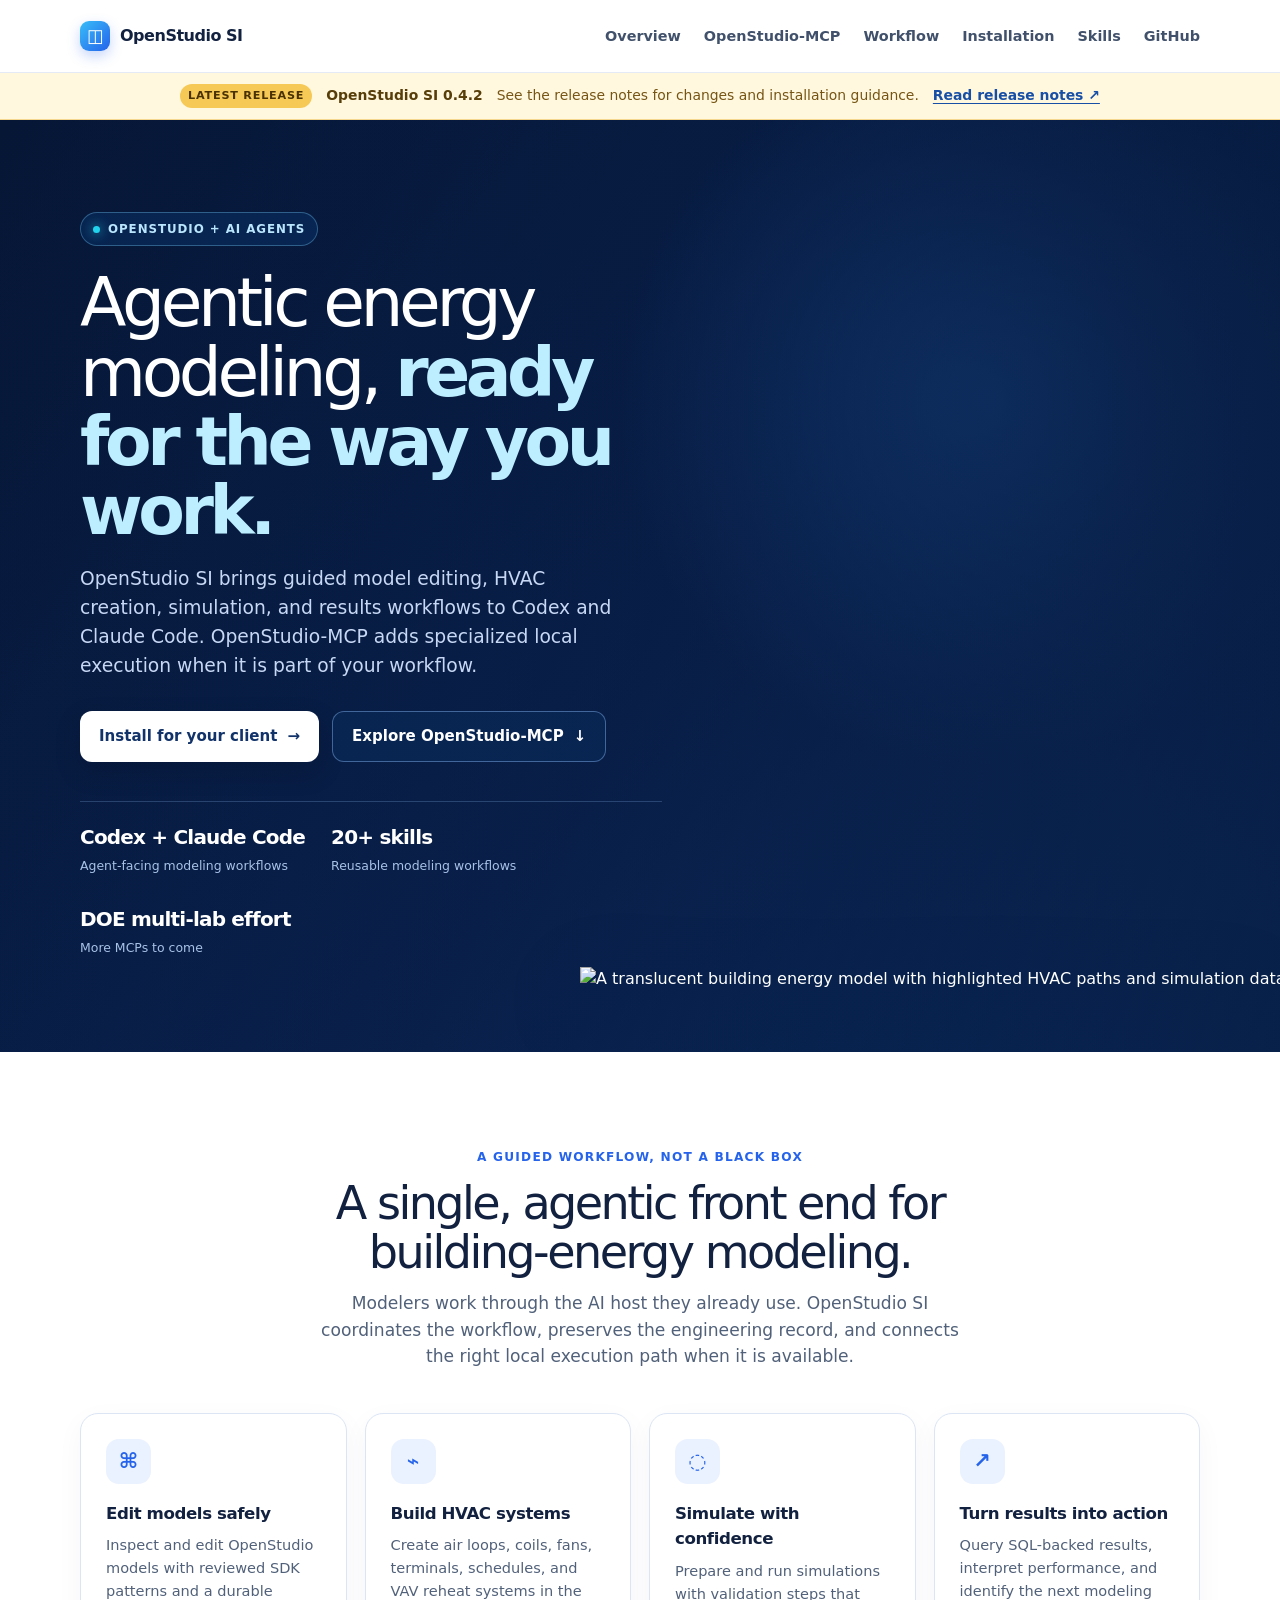
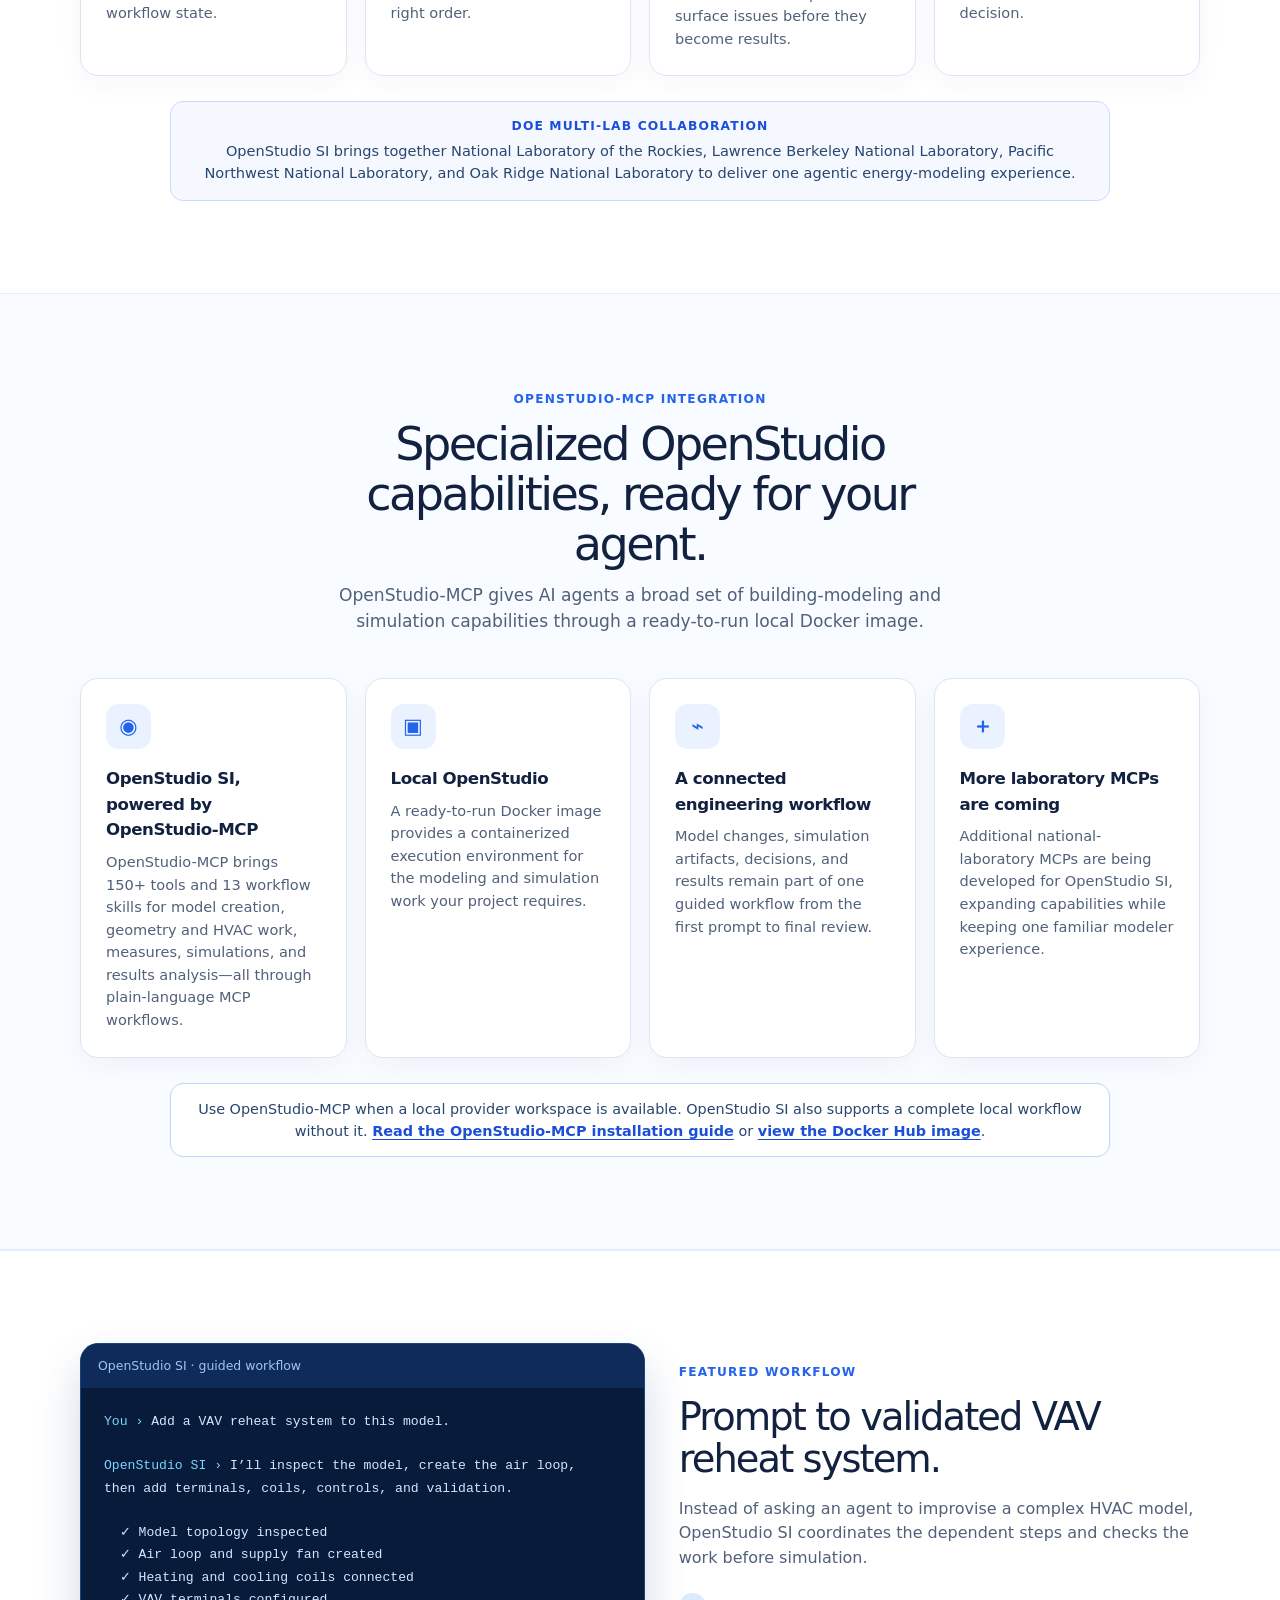
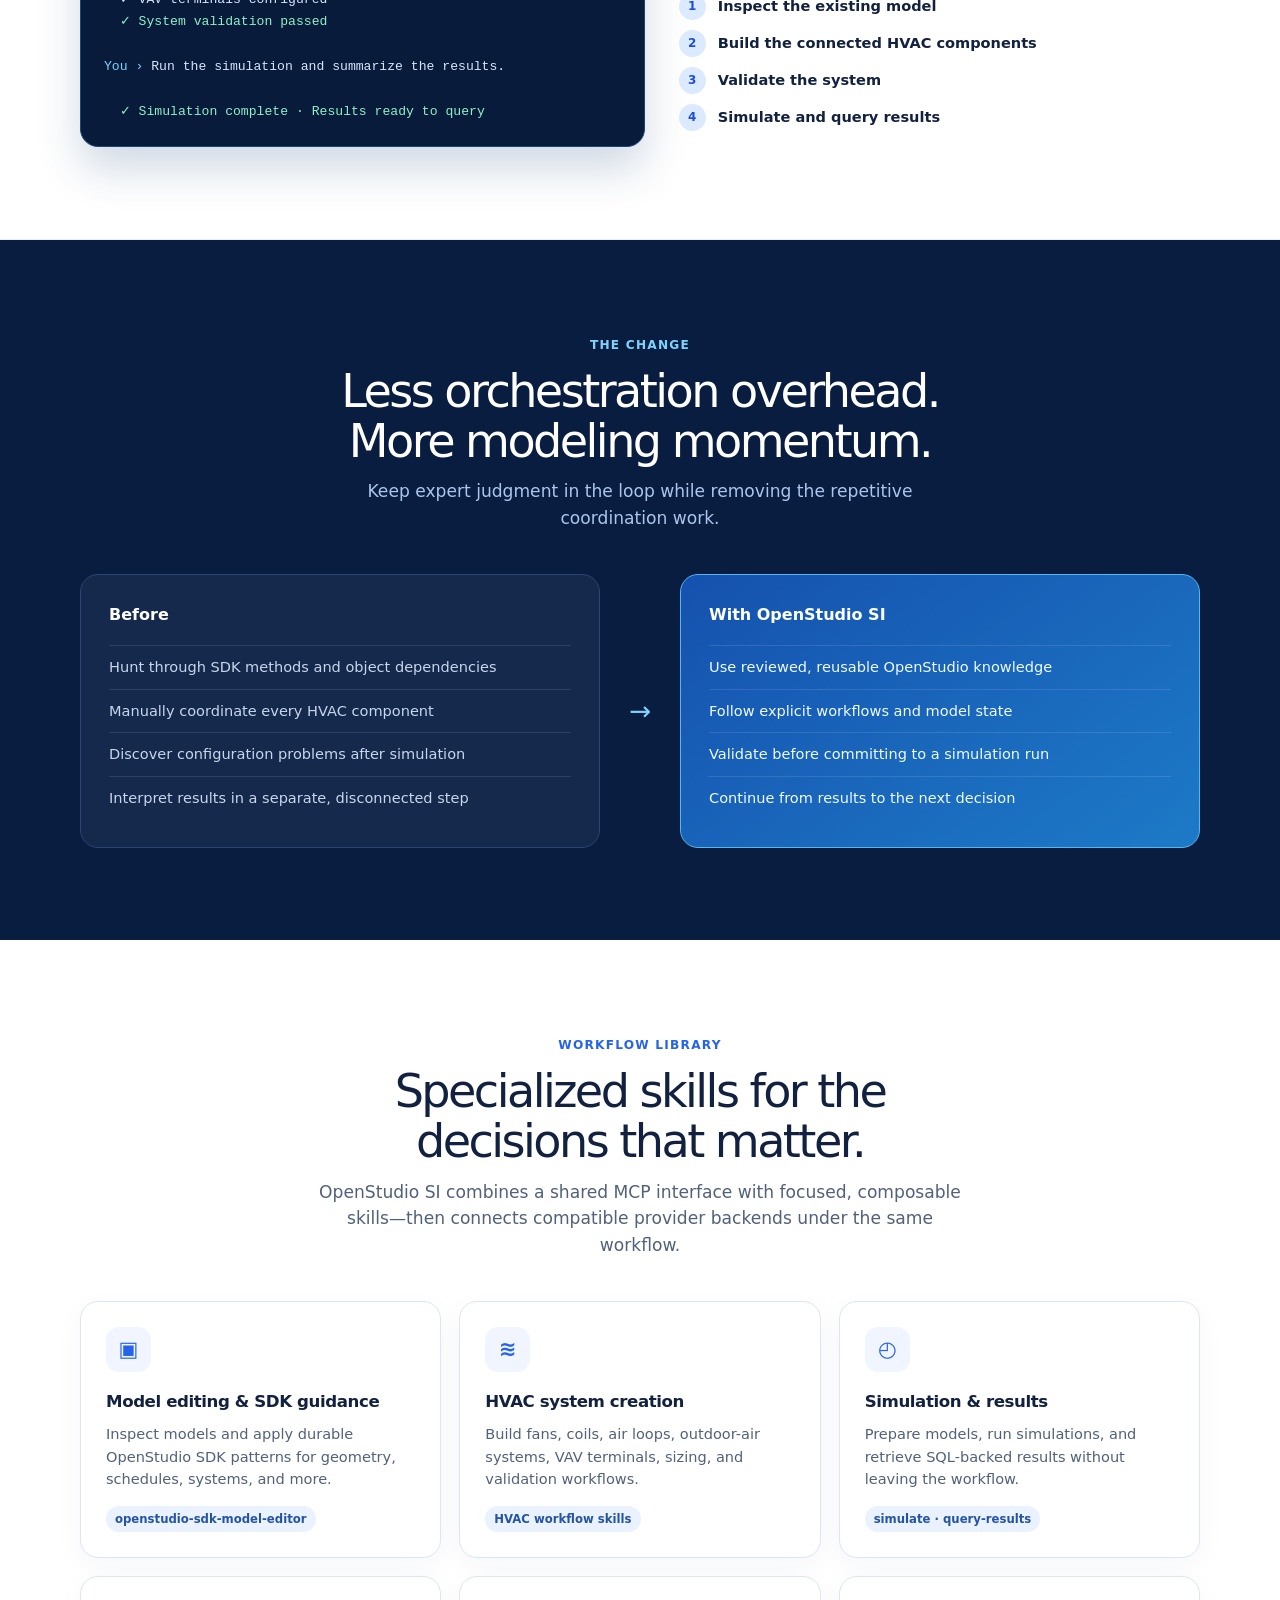
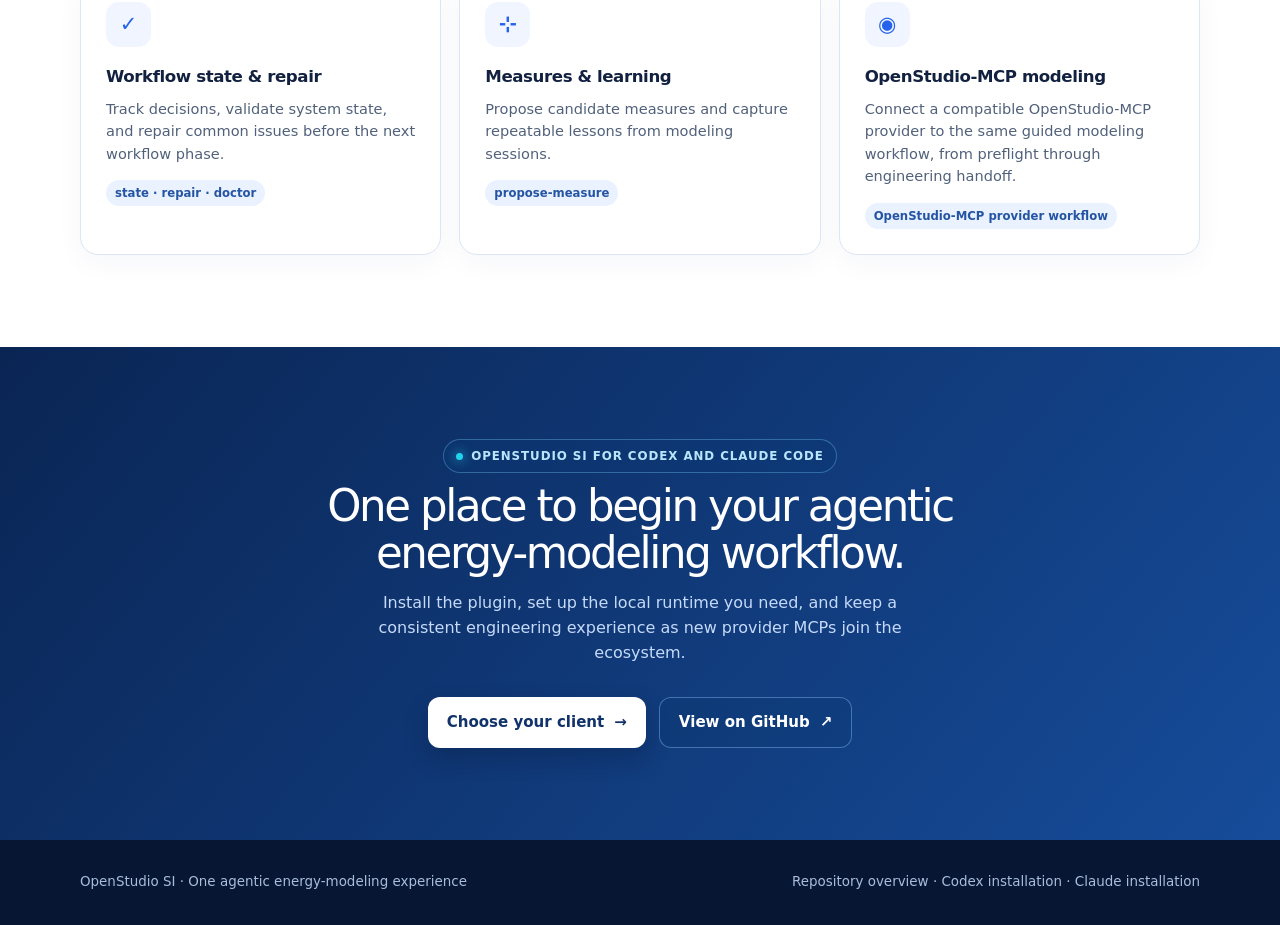
==== docs/index.html @ 967fd1fa "Update AI to SI" ====
<!doctype html>
<html lang="en">
  <head>
    <meta charset="utf-8" />
    <meta name="viewport" content="width=device-width, initial-scale=1" />
    <meta name="description" content="A DOE multi-lab effort bringing agentic building-energy modeling to Codex and Claude Code through OpenStudio SI and OpenStudio-MCP." />
    <title>OpenStudio SI — One agentic energy-modeling experience</title>
    <style>
      :root { --navy:#071b42; --ink:#12213f; --blue:#2563eb; --cyan:#22d3ee; --pale:#eff6ff; --muted:#51617a; --line:#dbe5f4; --amber:#f5b942; }
      * { box-sizing:border-box; } html { scroll-behavior:smooth; } body { margin:0; font-family:Inter,ui-sans-serif,system-ui,-apple-system,BlinkMacSystemFont,"Segoe UI",sans-serif; color:var(--ink); line-height:1.55; background:#fff; }
      a { color:inherit; text-decoration:none; } .wrap { width:min(1120px,calc(100% - 40px)); margin:auto; }
      .nav { position:sticky; top:0; z-index:10; border-bottom:1px solid rgba(219,229,244,.75); background:rgba(255,255,255,.94); backdrop-filter:blur(16px); }
      .nav-inner { min-height:72px; display:flex; align-items:center; justify-content:space-between; gap:28px; }.brand { display:flex; align-items:center; font-weight:760; letter-spacing:-.03em; }.brand-mark { width:30px;height:30px;display:grid;place-items:center;margin-right:10px;border-radius:9px;color:#fff;background:linear-gradient(135deg,#38bdf8,#2563eb);box-shadow:0 5px 13px #2563eb44;font-size:18px; }.links { display:flex; gap:23px; color:#41516b; font-size:.9rem; font-weight:620; }.links a:hover { color:var(--blue); }
      .hero { overflow:hidden; position:relative; color:#fff; background:radial-gradient(circle at 77% 30%,#164991 0,transparent 31%),linear-gradient(125deg,#061635 0%,#0a2454 54%,#0e3e81 100%); }.hero:after { content:"";position:absolute;inset:0;background:linear-gradient(90deg,rgba(6,22,53,.15),rgba(6,22,53,.7));pointer-events:none; }.hero .wrap { position:relative;z-index:1;min-height:650px;display:grid;grid-template-columns:1.04fr .96fr;align-items:center; }.eyebrow { display:inline-flex;align-items:center;gap:8px;border:1px solid #7dd3fc55;background:#0c377366;border-radius:999px;padding:7px 12px;font-size:.74rem;font-weight:760;letter-spacing:.08em;text-transform:uppercase;color:#bae6fd; }.eyebrow i { width:7px;height:7px;border-radius:50%;background:var(--cyan);box-shadow:0 0 12px var(--cyan); }.hero h1 { margin:22px 0 18px;font-size:clamp(3rem,5.3vw,5rem);font-weight:430;line-height:1.02;letter-spacing:-.065em;max-width:620px; }.hero h1 strong { font-weight:780;color:#bceeff; }.hero-copy { max-width:545px;font-size:1.17rem;color:#c7d8f5; }.actions { display:flex;gap:13px;flex-wrap:wrap;margin-top:31px; }.button { display:inline-flex;align-items:center;justify-content:center;gap:10px;border-radius:12px;padding:13px 19px;font-weight:720;font-size:.94rem;transition:.2s transform,.2s box-shadow; }.button:hover { transform:translateY(-2px); }.primary { background:#fff;color:#12336a;box-shadow:0 10px 25px #020b213b; }.secondary { color:#fff;border:1px solid #8dc2ff6b;background:#0c38704a; }.stats { display:flex;gap:26px;flex-wrap:wrap;margin-top:39px;padding-top:20px;border-top:1px solid #97c6ff3a; }.stat b { display:block;font-size:1.25rem;letter-spacing:-.04em;color:#fff; }.stat span { color:#a8c2e7;font-size:.78rem; }.hero-image { position:absolute;right:-100px;bottom:-32px;width:min(720px,61vw);mix-blend-mode:screen;filter:drop-shadow(0 25px 50px #01081777); }
      section { padding:92px 0; }.section-head { max-width:650px;margin:0 auto 43px;text-align:center; }.kicker { color:#2563eb;font-weight:760;font-size:.76rem;letter-spacing:.1em;text-transform:uppercase; }.section-head h2 { margin:10px 0 12px;font-size:clamp(2rem,3.6vw,3rem);line-height:1.08;letter-spacing:-.055em;font-weight:460; }.section-head p { margin:0;color:var(--muted);font-size:1.07rem; }
      .features { display:grid;grid-template-columns:repeat(4,1fr);gap:18px; }.card { border:1px solid var(--line);border-radius:18px;padding:25px;background:#fff;box-shadow:0 8px 28px #173c750a; }.icon { display:grid;place-items:center;width:45px;height:45px;border-radius:13px;background:#eaf2ff;color:#2563eb;font-size:21px;font-weight:800; }.card h3 { margin:17px 0 8px;font-size:1.04rem;letter-spacing:-.025em; }.card p { margin:0;color:var(--muted);font-size:.91rem; }.collaboration-note { max-width:940px;margin:25px auto 0;padding:15px 18px;border:1px solid #c7dcfb;background:#f5f9ff;border-radius:13px;color:#28466f;font-size:.91rem;text-align:center; }.collaboration-note strong { display:block;margin-bottom:3px;color:#1d4ed8;font-size:.77rem;letter-spacing:.09em;text-transform:uppercase; }.engineering { background:#f8fbff;border-top:1px solid #e6eefb;border-bottom:1px solid #e6eefb; }.engineering-grid { display:grid;grid-template-columns:repeat(5,1fr);gap:16px; }.engineering-grid .card { padding:22px; }.engineering-grid .icon { width:40px;height:40px;font-size:18px; }.engineering-grid .card h3 { margin-top:14px;font-size:.98rem; }.nlr { background:#f8fbff;border-top:1px solid #e6eefb;border-bottom:1px solid #e6eefb; }.nlr-grid { display:grid;grid-template-columns:repeat(4,1fr);gap:18px; }.nlr .card { min-height:228px; }.nlr-note { max-width:940px;margin:25px auto 0;padding:14px 18px;border:1px solid #b9d7ff;background:#fff;border-radius:13px;color:#28466f;font-size:.9rem;text-align:center; }.nlr-note a { color:#1d4ed8;font-weight:720;text-decoration:underline;text-underline-offset:3px; }
      .workflow { background:#fff;border-top:1px solid #e6eefb;border-bottom:1px solid #e6eefb; }.demo { display:grid;grid-template-columns:1.04fr .96fr;gap:34px;align-items:center; }.terminal { color:#d7e6ff;background:#081b3b;border:1px solid #1a467f;border-radius:18px;overflow:hidden;box-shadow:0 22px 44px #183f7633; }.terminal-top { padding:12px 17px;background:#0e2b59;color:#9fc4f8;font-size:.78rem; }.terminal pre { margin:0;padding:23px;white-space:pre-wrap;font: .82rem/1.7 ui-monospace,SFMono-Regular,Menlo,monospace; }.command { color:#7dd3fc; }.success { color:#8ff0c7; }.demo-copy h2 { font-size:clamp(2rem,3vw,2.7rem);line-height:1.1;letter-spacing:-.05em;font-weight:470;margin:12px 0; }.demo-copy p { color:var(--muted); }.flow { margin-top:22px;display:grid;gap:10px; }.flow div { display:flex;align-items:center;gap:12px;font-weight:650;font-size:.91rem; }.flow span { flex:0 0 27px;width:27px;height:27px;border-radius:50%;display:grid;place-items:center;background:#dbeafe;color:#1d4ed8;font-size:.75rem; }
      .contrast { background:#091d40;color:#fff; }.contrast .section-head p { color:#adc5eb; }.before-after { display:grid;grid-template-columns:1fr 48px 1fr;gap:16px;align-items:stretch; }.before-after article { border-radius:18px;padding:28px; }.before { background:#14294c;border:1px solid #2b4672; }.after { background:linear-gradient(145deg,#1551ae,#1d7ac7);border:1px solid #55b7ed; }.before-after h3 { margin:0 0 17px;font-size:1rem; }.before-after ul { padding:0;margin:0;list-style:none; }.before-after li { padding:10px 0;border-top:1px solid #ffffff1c;color:#c8d6ed;font-size:.91rem; }.after li { color:#effbff; }.arrow { display:grid;place-items:center;font-size:1.65rem;color:#7dd3fc; }
      .quick { display:none; background:#f8fbff; }.install-grid { max-width:1000px;margin:auto;display:grid;grid-template-columns:repeat(2,1fr);gap:18px; }.install-card { border:1px solid var(--line);background:#fff;border-radius:20px;padding:14px 30px;box-shadow:0 14px 35px #173c7510; }.install-card h3 { margin:10px 0 0;font-size:1.22rem; }.install-stage { max-width:1000px;margin:0 auto 13px;color:#29466d;font-size:.82rem;font-weight:760;letter-spacing:.08em;text-transform:uppercase; }.nlr-install { max-width:1000px;margin:22px auto 0; }.nlr-install .install-card { padding:26px 30px; }.nlr-install h3 { margin-top:8px; }.nlr-install > .install-card > p { margin:8px 0 18px;color:var(--muted);font-size:.92rem; }.nlr-command-grid { display:grid;grid-template-columns:1fr 1fr;gap:14px; }.nlr-command-grid p { margin:0 0 7px;color:#51617a;font-size:.82rem;font-weight:700; }.steps { margin-top:8px; }.step { display:grid;grid-template-columns:47px 1fr;gap:15px;padding:23px 0;border-bottom:1px solid var(--line); }.step:last-child { border:0; }.num { width:34px;height:34px;border-radius:50%;display:grid;place-items:center;color:#fff;background:linear-gradient(135deg,#2563eb,#38bdf8);font-size:.85rem;font-weight:800; }.step h3 { margin:2px 0 5px;font-size:1.02rem; }.step p { margin:0 0 12px;color:var(--muted);font-size:.91rem; }.code { display:block;overflow:auto;padding:12px 14px;border-radius:9px;background:#0c1d3c;color:#d8e9ff;font:.78rem/1.55 ui-monospace,SFMono-Regular,Menlo,monospace; }.prompt { margin-top:17px;padding:14px 16px;border-radius:11px;background:#eff6ff;border:1px solid #bfdbfe;color:#1e3a68;font-size:.9rem; }
      .desktop-install { display:none; border-top:1px solid #e6eefb;background:#fff; }.desktop-guide { max-width:1000px;margin:0 auto 42px; }.desktop-guide:last-child { margin-bottom:0; }.desktop-guide-head { display:flex;flex-wrap:wrap;align-items:baseline;gap:12px;margin-bottom:17px; }.desktop-guide-head h3 { margin:0;font-size:1.35rem;letter-spacing:-.035em; }.desktop-guide-head p { margin:0;color:var(--muted);font-size:.92rem; }.desktop-step { display:grid;grid-template-columns:44px minmax(0,1fr);gap:15px;padding:22px 0;border-top:1px solid var(--line); }.desktop-step .num { margin-top:2px; }.desktop-step h4 { margin:0 0 5px;font-size:1rem;letter-spacing:-.02em; }.desktop-step p { margin:0 0 13px;color:var(--muted);font-size:.92rem; }.screenshot { margin:0;border:1px solid var(--line);border-radius:14px;overflow:hidden;background:#f8fbff;box-shadow:0 10px 28px #173c7510; }.screenshot img { display:block;width:100%;height:auto; }.screenshot figcaption { padding:9px 12px;color:#52617a;background:#fff;border-top:1px solid var(--line);font-size:.78rem; }.desktop-note { max-width:1000px;margin:28px auto 0;padding:14px 16px;border:1px solid #bfdbfe;border-radius:12px;background:#eff6ff;color:#1e3a68;font-size:.9rem; }
      .catalog { display:grid;grid-template-columns:repeat(3,1fr);gap:18px; }.tag { display:inline-block;margin-top:15px;border-radius:999px;padding:4px 9px;background:#eaf2ff;color:#2454a2;font-size:.73rem;font-weight:720; }.catalog .card { min-height:212px; }.catalog .icon { background:#f1f5ff; }
      .cta { text-align:center;background:linear-gradient(130deg,#0a2554,#164c9a);color:#fff; }.cta h2 { margin:10px auto 14px;max-width:680px;font-size:clamp(2rem,3.4vw,3rem);line-height:1.08;letter-spacing:-.055em;font-weight:470; }.cta p { max-width:570px;margin:0 auto;color:#c6daf9; }.cta .actions { justify-content:center; }.footer { padding:32px 0;background:#061633;color:#a9bddb;font-size:.84rem; }.footer .wrap { display:flex;justify-content:space-between;gap:20px;flex-wrap:wrap; }.footer a:hover { color:#fff; }
      @media (max-width:850px) { .links { display:none; }.hero .wrap { min-height:620px;grid-template-columns:1fr;padding-top:84px;padding-bottom:250px; }.hero-image { width:660px;max-width:none;right:-180px;bottom:-34px;opacity:.8; }.features,.catalog,.install-grid,.engineering-grid,.nlr-grid { grid-template-columns:repeat(2,1fr); }.demo { grid-template-columns:1fr; }.demo-copy { order:-1; }.before-after { grid-template-columns:1fr; }.arrow { transform:rotate(90deg);height:30px; }.stats { gap:18px; } }
      @media (max-width:520px) { .wrap { width:min(100% - 30px,1120px); }.hero h1 { font-size:3rem; }.hero-image { right:-250px; }.features,.catalog,.install-grid,.engineering-grid,.nlr-grid,.nlr-command-grid { grid-template-columns:1fr; }.install-card,.nlr-install .install-card { padding:10px 18px; }.button { width:100%; }.actions { gap:10px; }.hero .wrap { padding-bottom:235px; } section { padding:68px 0; } }
      .release-banner { border-bottom:1px solid #f5d88e; background:#fff8df; color:#573d08; }.release-banner-content { min-height:46px; display:flex; align-items:center; justify-content:center; gap:10px 14px; padding:9px 0; flex-wrap:wrap; font-size:.87rem; }.release-label { padding:3px 8px; border-radius:999px; background:#f6c957; color:#493100; font-size:.7rem; font-weight:800; letter-spacing:.07em; text-transform:uppercase; }.release-summary { color:#765413; }.release-banner a { color:#174ea6; font-weight:760; text-decoration:underline; text-underline-offset:3px; }
    </style>
    <script src="assets/release-banner.js" defer></script>
  </head>
  <body>
    <header class="nav"><div class="wrap nav-inner"><a class="brand" href="#top"><span class="brand-mark">◫</span>OpenStudio SI</a><nav class="links" aria-label="Page sections"><a href="#overview">Overview</a><a href="#nlr">OpenStudio-MCP</a><a href="#workflow">Workflow</a><a href="install.html">Installation</a><a href="#skills">Skills</a><a href="https://github.com/pnnl/openstudio-si-plugins">GitHub</a></nav></div></header>
    <aside class="release-banner" data-release-banner hidden aria-label="Latest OpenStudio SI release"></aside>
    <main id="top">
      <section class="hero"><div class="wrap"><div><span class="eyebrow"><i></i> OpenStudio + AI agents</span><h1>Agentic energy modeling, <strong>ready for the way you work.</strong></h1><p class="hero-copy">OpenStudio SI brings guided model editing, HVAC creation, simulation, and results workflows to Codex and Claude Code. OpenStudio-MCP adds specialized local execution when it is part of your workflow.</p><div class="actions"><a class="button primary" href="install.html">Install for your client <span>→</span></a><a class="button secondary" href="#nlr">Explore OpenStudio-MCP <span>↓</span></a></div><div class="stats"><div class="stat"><b>Codex + Claude Code</b><span>Agent-facing modeling workflows</span></div><div class="stat"><b>20+ skills</b><span>Reusable modeling workflows</span></div><div class="stat"><b>DOE multi-lab effort</b><span>More MCPs to come</span></div></div></div><img class="hero-image" src="assets/openstudio-ai-hero.png" alt="A translucent building energy model with highlighted HVAC paths and simulation data" /></div></section>
      <section id="overview"><div class="wrap"><div class="section-head"><span class="kicker">A guided workflow, not a black box</span><h2>A single, agentic front end for building-energy modeling.</h2><p>Modelers work through the AI host they already use. OpenStudio SI coordinates the workflow, preserves the engineering record, and connects the right local execution path when it is available.</p></div><div class="features"><article class="card"><div class="icon">⌘</div><h3>Edit models safely</h3><p>Inspect and edit OpenStudio models with reviewed SDK patterns and a durable workflow state.</p></article><article class="card"><div class="icon">⌁</div><h3>Build HVAC systems</h3><p>Create air loops, coils, fans, terminals, schedules, and VAV reheat systems in the right order.</p></article><article class="card"><div class="icon">◌</div><h3>Simulate with confidence</h3><p>Prepare and run simulations with validation steps that surface issues before they become results.</p></article><article class="card"><div class="icon">↗</div><h3>Turn results into action</h3><p>Query SQL-backed results, interpret performance, and identify the next modeling decision.</p></article></div><p class="collaboration-note"><strong>DOE multi-lab collaboration</strong>OpenStudio SI brings together National Laboratory of the Rockies, Lawrence Berkeley National Laboratory, Pacific Northwest National Laboratory, and Oak Ridge National Laboratory to deliver one agentic energy-modeling experience.</p></div></section>
      <section class="engineering" hidden><div class="wrap"><div class="section-head"><span class="kicker">MCP reliability layer</span><h2>Built for long-running engineering work.</h2><p>The MCP server carries the operational context that lets an agent work methodically across a complex modeling task.</p></div><div class="engineering-grid"><article class="card"><div class="icon">▤</div><h3>Persistent model history</h3><p>Records structured model changes, decisions, and remaining work throughout a session.</p></article><article class="card"><div class="icon">▦</div><h3>Engineering blackboard</h3><p>Keeps assumptions, model state, validation findings, and next steps visible to the workflow.</p></article><article class="card"><div class="icon">∥</div><h3>Safe parallel simulation</h3><p>Runs scenario simulations in isolated sandboxes to prevent output collisions.</p></article><article class="card"><div class="icon">⌫</div><h3>Managed simulation storage</h3><p>Retains essential analysis artifacts while limiting disposable output that consumes local storage.</p></article><article class="card"><div class="icon">⌘</div><h3>Accurate SDK guidance</h3><p>Uses reviewed, task-relevant OpenStudio SDK knowledge instead of guessed API behavior.</p></article></div></div></section>
      <section id="nlr" class="nlr"><div class="wrap"><div class="section-head"><span class="kicker">OpenStudio-MCP integration</span><h2>Specialized OpenStudio capabilities, ready for your agent.</h2><p>OpenStudio-MCP gives AI agents a broad set of building-modeling and simulation capabilities through a ready-to-run local Docker image.</p></div><div class="nlr-grid"><article class="card"><div class="icon">◉</div><h3>OpenStudio SI, powered by OpenStudio-MCP</h3><p>OpenStudio-MCP brings 150+ tools and 13 workflow skills for model creation, geometry and HVAC work, measures, simulations, and results analysis—all through plain-language MCP workflows.</p></article><article class="card"><div class="icon">▣</div><h3>Local OpenStudio</h3><p>A ready-to-run Docker image provides a containerized execution environment for the modeling and simulation work your project requires.</p></article><article class="card"><div class="icon">⌁</div><h3>A connected engineering workflow</h3><p>Model changes, simulation artifacts, decisions, and results remain part of one guided workflow from the first prompt to final review.</p></article><article class="card"><div class="icon">＋</div><h3>More laboratory MCPs are coming</h3><p>Additional national-laboratory MCPs are being developed for OpenStudio SI, expanding capabilities while keeping one familiar modeler experience.</p></article></div><p class="nlr-note">Use OpenStudio-MCP when a local provider workspace is available. OpenStudio SI also supports a complete local workflow without it. <a href="https://github.com/NatLabRockies/openstudio-mcp">Read the OpenStudio-MCP installation guide</a> or <a href="https://hub.docker.com/r/nrel/openstudio-mcp">view the Docker Hub image</a>.</p></div></section>
      <section id="workflow" class="workflow"><div class="wrap demo"><div class="terminal" aria-label="Example OpenStudio SI workflow"><div class="terminal-top">OpenStudio SI · guided workflow</div><pre><span class="command">You ›</span> Add a VAV reheat system to this model.

<span class="command">OpenStudio SI ›</span> I’ll inspect the model, create the air loop,
then add terminals, coils, controls, and validation.

  ✓ Model topology inspected
  ✓ Air loop and supply fan created
  ✓ Heating and cooling coils connected
  ✓ VAV terminals configured
  <span class="success">✓ System validation passed</span>

<span class="command">You ›</span> Run the simulation and summarize the results.

  <span class="success">✓ Simulation complete · Results ready to query</span></pre></div><div class="demo-copy"><span class="kicker">Featured workflow</span><h2>Prompt to validated VAV reheat system.</h2><p>Instead of asking an agent to improvise a complex HVAC model, OpenStudio SI coordinates the dependent steps and checks the work before simulation.</p><div class="flow"><div><span>1</span> Inspect the existing model</div><div><span>2</span> Build the connected HVAC components</div><div><span>3</span> Validate the system</div><div><span>4</span> Simulate and query results</div></div></div></div></section>
      <section class="contrast"><div class="wrap"><div class="section-head"><span class="kicker" style="color:#7dd3fc">The change</span><h2>Less orchestration overhead. More modeling momentum.</h2><p>Keep expert judgment in the loop while removing the repetitive coordination work.</p></div><div class="before-after"><article class="before"><h3>Before</h3><ul><li>Hunt through SDK methods and object dependencies</li><li>Manually coordinate every HVAC component</li><li>Discover configuration problems after simulation</li><li>Interpret results in a separate, disconnected step</li></ul></article><div class="arrow">→</div><article class="after"><h3>With OpenStudio SI</h3><ul><li>Use reviewed, reusable OpenStudio knowledge</li><li>Follow explicit workflows and model state</li><li>Validate before committing to a simulation run</li><li>Continue from results to the next decision</li></ul></article></div></div></section>
      <section id="quick-start" class="quick"><div class="wrap"><div class="section-head"><span class="kicker">Quick start</span><h2>Two steps. One guided modeling experience.</h2><p>First install OpenStudio SI in the AI client your team uses. Then, if your project needs it, add OpenStudio-MCP as an optional local provider.</p></div><p class="install-stage">Step 1 · Install OpenStudio SI</p><div class="install-grid"><article class="install-card"><span class="kicker">Codex</span><h3>Install in Codex</h3><div class="steps"><article class="step"><div class="num">1</div><div><h3>Add the marketplace</h3><code class="code">codex plugin marketplace add &lt;path-to-this-marketplace-folder&gt;</code></div></article><article class="step"><div class="num">2</div><div><h3>Install the plugin</h3><p>In the Codex plugin UI, install <code>openstudio-si</code> from <code>openstudio-si-local</code>.</p></div></article><article class="step"><div class="num">3</div><div><h3>Set up the runtime</h3><p>In a new task, ask Codex to run <code>setup-openstudio-si</code>.</p></div></article></div></article><article class="install-card"><span class="kicker">Claude Code</span><h3>Install in Claude Code</h3><div class="steps"><article class="step"><div class="num">1</div><div><h3>Add the marketplace</h3><code class="code">/plugin marketplace add &lt;path-to-this-marketplace-folder&gt;</code></div></article><article class="step"><div class="num">2</div><div><h3>Install and reload</h3><code class="code">/plugin install openstudio-si@openstudio-si-local<br>/reload-plugins</code></div></article><article class="step"><div class="num">3</div><div><h3>Set up the runtime</h3><p>Run <code>/openstudio-si:setup-openstudio-si</code> in Claude Code.</p></div></article></div></article></div><div class="nlr-install"><article class="install-card"><span class="kicker">Step 2 · Optional</span><h3>Add OpenStudio-MCP</h3><p>OpenStudio SI works with the plugin alone. Add OpenStudio-MCP when you want its local OpenStudio capabilities; Docker Desktop must be installed and running first.</p><div class="nlr-command-grid"><div><p>macOS with Homebrew</p><code class="code">brew install --cask docker<br>open -a Docker<br>docker version</code></div><div><p>Windows PowerShell</p><code class="code">winget install -e --id Docker.DockerDesktop<br>docker version</code></div></div><div class="steps"><article class="step"><div class="num">1</div><div><h3>Pull the OpenStudio-MCP image</h3><p>Download the ready-to-run image from Docker Hub.</p><code class="code">docker pull nrel/openstudio-mcp:dev</code></div></article><article class="step"><div class="num">2</div><div><h3>Connect it to your AI host</h3><p>Configure the local provider workspace and restart your client. The setup guide includes the scoped Docker mounts and host configuration.</p><a class="button primary" style="padding:10px 14px;font-size:.84rem" href="https://github.com/NatLabRockies/openstudio-mcp">OpenStudio-MCP setup guide <span>↗</span></a></div></article></div></article></div><div class="prompt" style="max-width:1000px;margin:22px auto 0">Start with: “Inspect this OpenStudio model, add a VAV reheat system, run the simulation, and summarize the results.”</div></div></section>
      <section id="desktop-install" class="desktop-install"><div class="wrap"><div class="section-head"><span class="kicker">Standalone desktop apps</span><h2>Install OpenStudio SI without leaving your desktop client.</h2><p>Add this repository as a marketplace, install the OpenStudio SI plugin, then run its setup skill in a project.</p></div><article class="desktop-guide"><div class="desktop-guide-head"><h3>Claude Code Desktop</h3><p>Use the Plugins directory in a local or SSH session.</p></div><div class="desktop-step"><div class="num">1</div><div><h4>Add the marketplace</h4><p>Open the Plugins directory, choose <strong>Add marketplace</strong>, paste the repository URL below, and select the suggested <strong>Use</strong> option.</p><code class="code">https://github.com/pnnl/openstudio-si-plugins.git</code></div></div><div class="desktop-step"><div class="num">2</div><div><h4>Install OpenStudio SI</h4><p>Select the <strong>openstudio-si-local</strong> marketplace, then click the <strong>+</strong> button beside OpenStudio SI.</p></div></div><div class="desktop-step"><div class="num">3</div><div><h4>Run setup in your project</h4><p>Start a session in the project or folder you want to model, type <code>/openstudio-si:setup-openstudio-si</code>, and select the OpenStudio SI setup skill.</p></div></div></article><article class="desktop-guide"><div class="desktop-guide-head"><h3>Codex Desktop</h3><p>Use the Plugins page in Customize.</p></div><div class="desktop-step"><div class="num">1</div><div><h4>Add the marketplace</h4><p>Open <strong>Customize → Plugins</strong>, choose <strong>Add → Add plugin marketplace</strong>, paste the source below, then select <strong>Add marketplace</strong>.</p><code class="code">https://github.com/pnnl/openstudio-si-plugins.git</code></div></div><div class="desktop-step"><div class="num">2</div><div><h4>Install OpenStudio SI</h4><p>Under <strong>Personal → OpenStudio SI Local</strong>, click the <strong>+</strong> button beside OpenStudio SI.</p></div></div><div class="desktop-step"><div class="num">3</div><div><h4>Run setup in a Codex task</h4><p>Open a task for your project, type <code>$setup-openstudio-si</code>, and choose <strong>OpenStudio SI: Setup OpenStudio SI</strong>.</p></div></div></article><p class="desktop-note">The setup skill checks the local runtime and explains any missing requirements. For terminal-based installation or project-wide policy setup, see the <a href="https://github.com/pnnl/openstudio-si-plugins/blob/main/INSTALL.claude.md">Claude Code</a> and <a href="https://github.com/pnnl/openstudio-si-plugins/blob/main/INSTALL.codex.md">Codex</a> installation guides.</p></div></section>
      <section id="skills"><div class="wrap"><div class="section-head"><span class="kicker">Workflow library</span><h2>Specialized skills for the decisions that matter.</h2><p>OpenStudio SI combines a shared MCP interface with focused, composable skills—then connects compatible provider backends under the same workflow.</p></div><div class="catalog"><article class="card"><div class="icon">▣</div><h3>Model editing & SDK guidance</h3><p>Inspect models and apply durable OpenStudio SDK patterns for geometry, schedules, systems, and more.</p><span class="tag">openstudio-sdk-model-editor</span></article><article class="card"><div class="icon">≋</div><h3>HVAC system creation</h3><p>Build fans, coils, air loops, outdoor-air systems, VAV terminals, sizing, and validation workflows.</p><span class="tag">HVAC workflow skills</span></article><article class="card"><div class="icon">◴</div><h3>Simulation & results</h3><p>Prepare models, run simulations, and retrieve SQL-backed results without leaving the workflow.</p><span class="tag">simulate · query-results</span></article><article class="card"><div class="icon">✓</div><h3>Workflow state & repair</h3><p>Track decisions, validate system state, and repair common issues before the next workflow phase.</p><span class="tag">state · repair · doctor</span></article><article class="card"><div class="icon">⊹</div><h3>Measures & learning</h3><p>Propose candidate measures and capture repeatable lessons from modeling sessions.</p><span class="tag">propose-measure</span></article><article class="card"><div class="icon">◉</div><h3>OpenStudio-MCP modeling</h3><p>Connect a compatible OpenStudio-MCP provider to the same guided modeling workflow, from preflight through engineering handoff.</p><span class="tag">OpenStudio-MCP provider workflow</span></article></div></div></section>
      <section class="cta"><div class="wrap"><span class="eyebrow"><i></i> OpenStudio SI for Codex and Claude Code</span><h2>One place to begin your agentic energy-modeling workflow.</h2><p>Install the plugin, set up the local runtime you need, and keep a consistent engineering experience as new provider MCPs join the ecosystem.</p><div class="actions"><a class="button primary" href="install.html">Choose your client <span>→</span></a><a class="button secondary" href="https://github.com/pnnl/openstudio-si-plugins">View on GitHub <span>↗</span></a></div></div></section>
    </main>
    <footer class="footer"><div class="wrap"><span>OpenStudio SI · One agentic energy-modeling experience</span><span><a href="https://github.com/pnnl/openstudio-si-plugins">Repository overview</a> · <a href="https://github.com/pnnl/openstudio-si-plugins/blob/main/INSTALL.codex.md">Codex installation</a> · <a href="https://github.com/pnnl/openstudio-si-plugins/blob/main/INSTALL.claude.md">Claude installation</a></span></div></footer>
  </body>
</html>
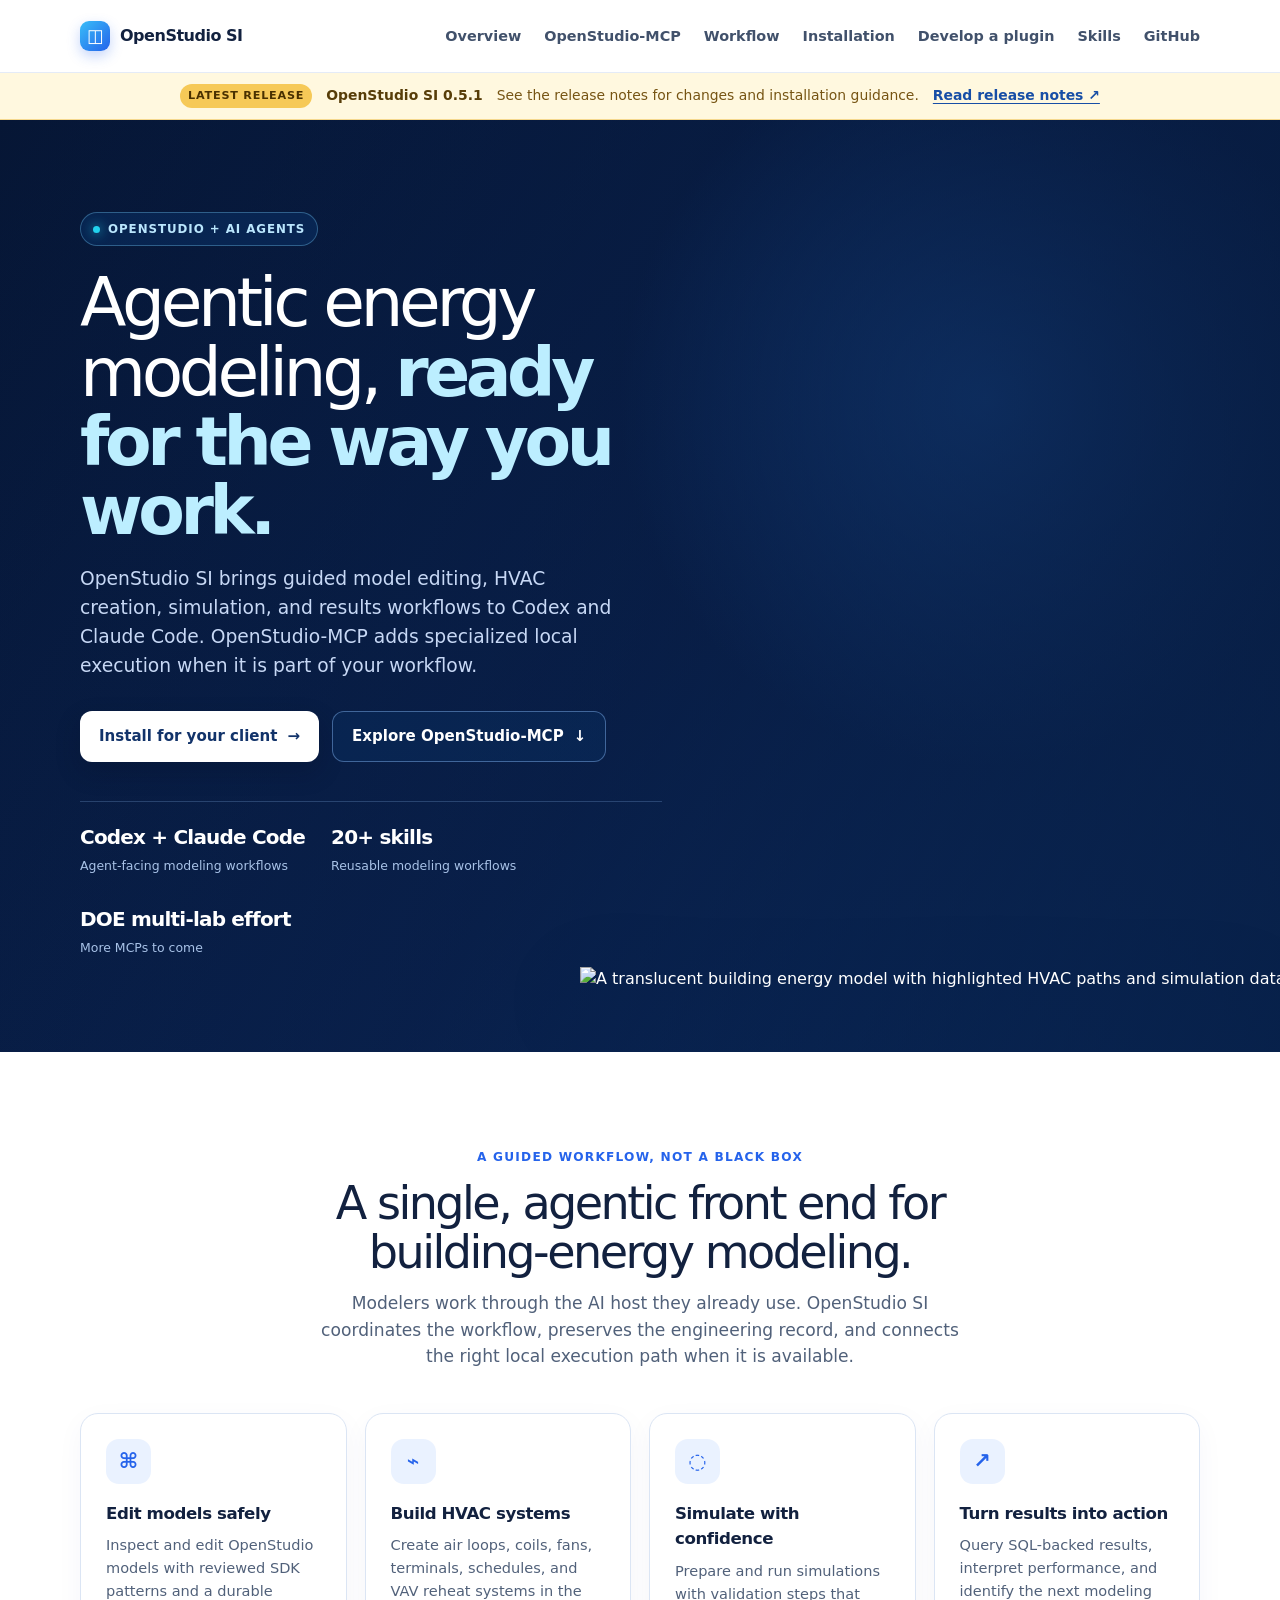
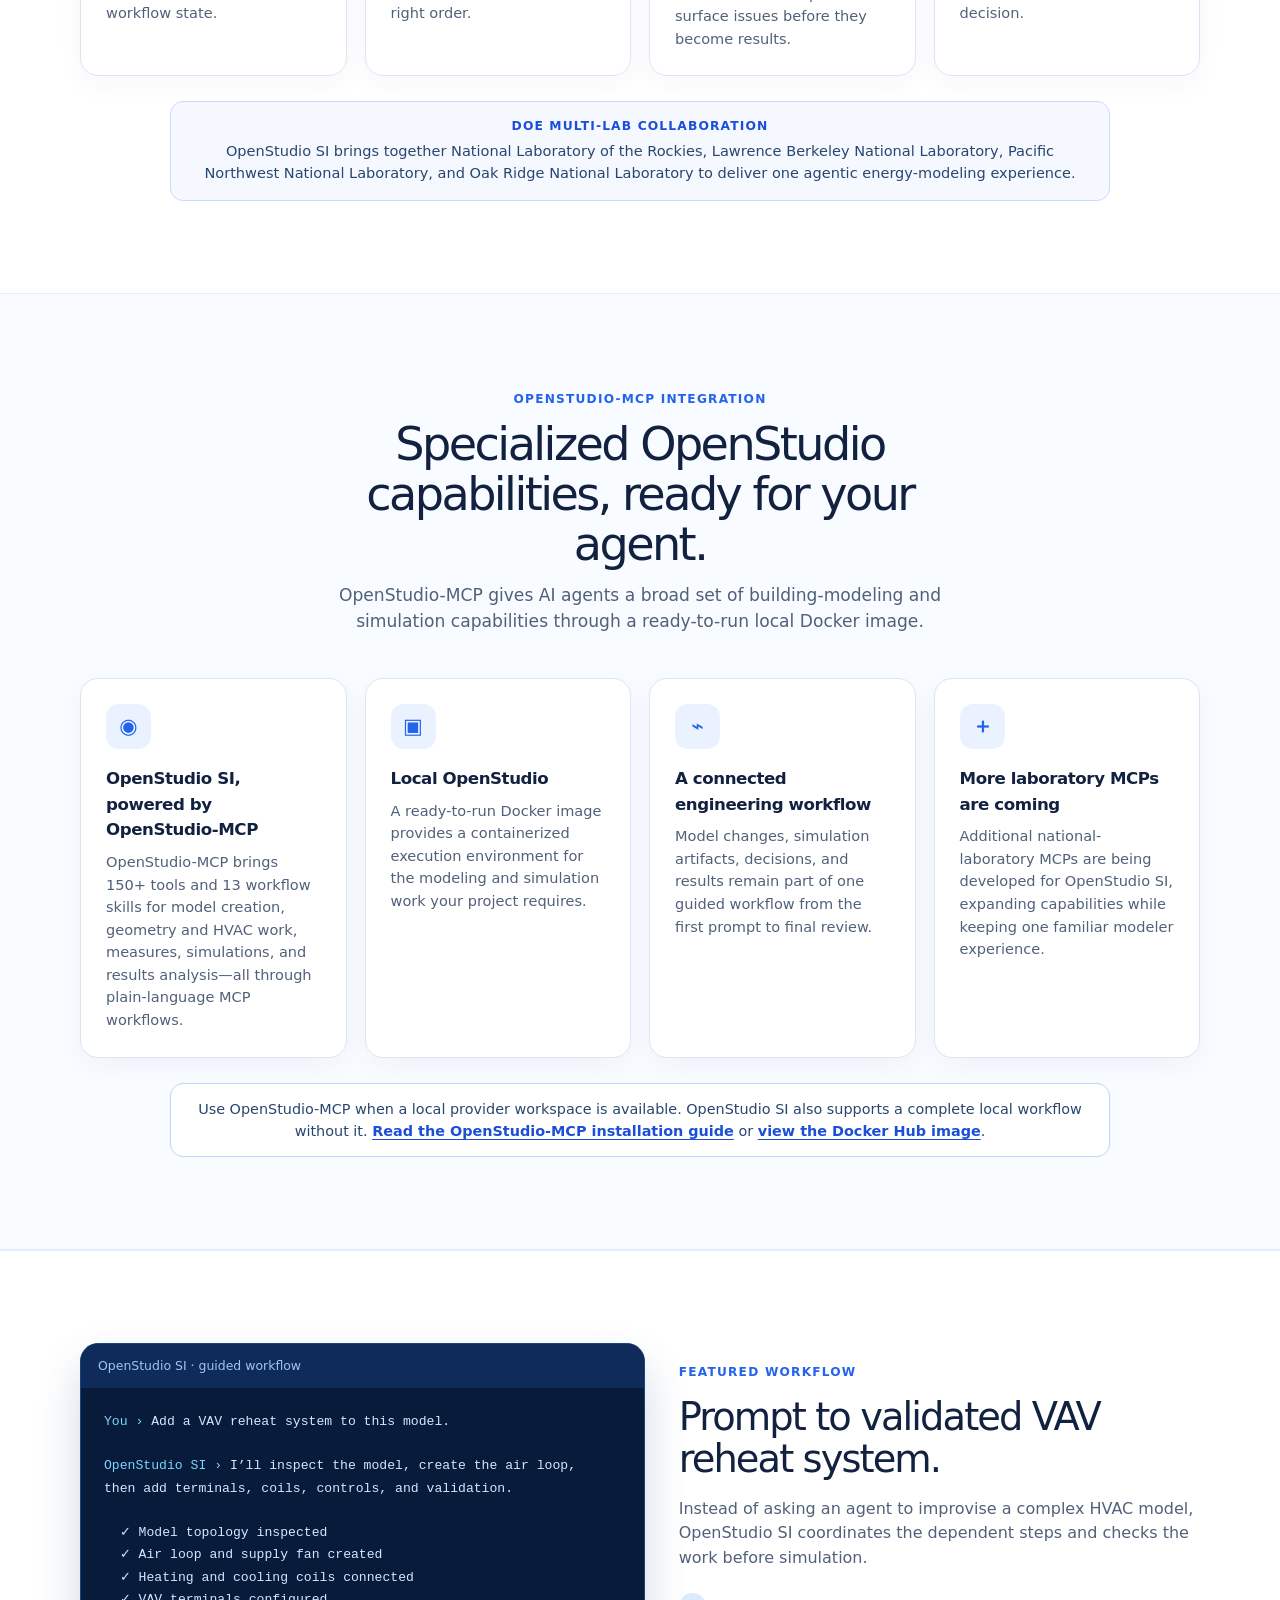
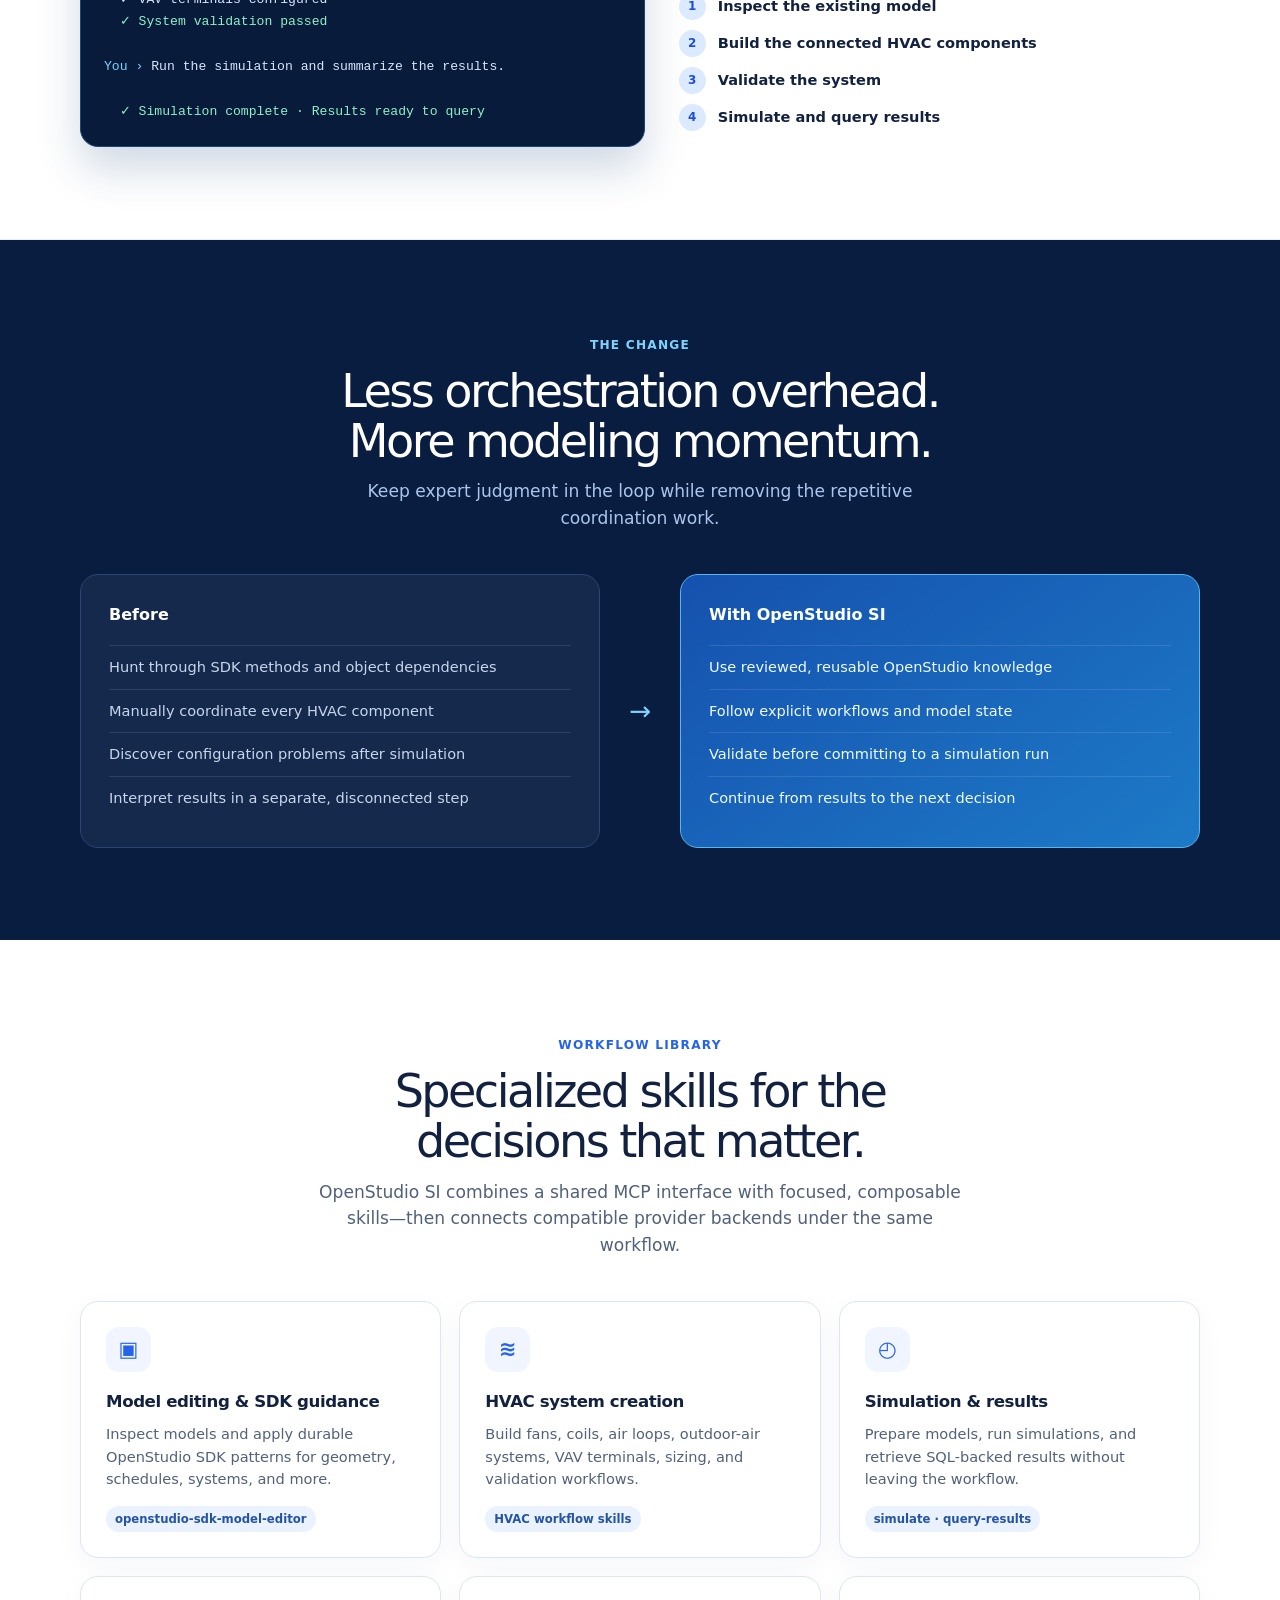
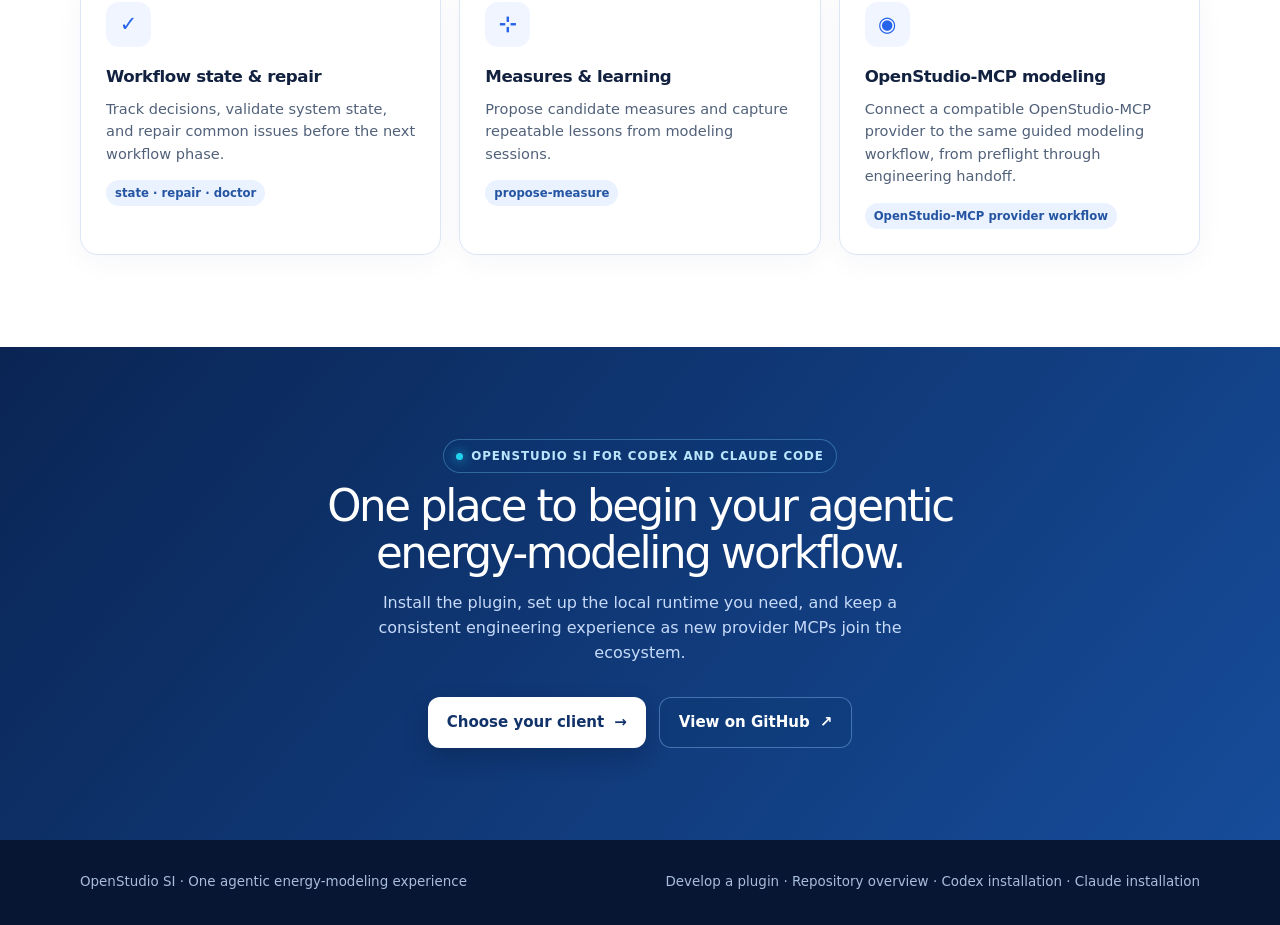
==== commit a96a1e19: "Add a GitHub Pages quickstart for plugin developers" ====
--- a/docs/index.html
+++ b/docs/index.html
@@ -27,7 +27,7 @@
     <script src="assets/release-banner.js" defer></script>
   </head>
   <body>
-    <header class="nav"><div class="wrap nav-inner"><a class="brand" href="#top"><span class="brand-mark">◫</span>OpenStudio SI</a><nav class="links" aria-label="Page sections"><a href="#overview">Overview</a><a href="#nlr">OpenStudio-MCP</a><a href="#workflow">Workflow</a><a href="install.html">Installation</a><a href="#skills">Skills</a><a href="https://github.com/pnnl/openstudio-si-plugins">GitHub</a></nav></div></header>
+    <header class="nav"><div class="wrap nav-inner"><a class="brand" href="#top"><span class="brand-mark">◫</span>OpenStudio SI</a><nav class="links" aria-label="Page sections"><a href="#overview">Overview</a><a href="#nlr">OpenStudio-MCP</a><a href="#workflow">Workflow</a><a href="install.html">Installation</a><a href="develop.html">Develop a plugin</a><a href="#skills">Skills</a><a href="https://github.com/pnnl/openstudio-si-plugins">GitHub</a></nav></div></header>
     <aside class="release-banner" data-release-banner hidden aria-label="Latest OpenStudio SI release"></aside>
     <main id="top">
       <section class="hero"><div class="wrap"><div><span class="eyebrow"><i></i> OpenStudio + AI agents</span><h1>Agentic energy modeling, <strong>ready for the way you work.</strong></h1><p class="hero-copy">OpenStudio SI brings guided model editing, HVAC creation, simulation, and results workflows to Codex and Claude Code. OpenStudio-MCP adds specialized local execution when it is part of your workflow.</p><div class="actions"><a class="button primary" href="install.html">Install for your client <span>→</span></a><a class="button secondary" href="#nlr">Explore OpenStudio-MCP <span>↓</span></a></div><div class="stats"><div class="stat"><b>Codex + Claude Code</b><span>Agent-facing modeling workflows</span></div><div class="stat"><b>20+ skills</b><span>Reusable modeling workflows</span></div><div class="stat"><b>DOE multi-lab effort</b><span>More MCPs to come</span></div></div></div><img class="hero-image" src="assets/openstudio-ai-hero.png" alt="A translucent building energy model with highlighted HVAC paths and simulation data" /></div></section>
@@ -54,6 +54,6 @@
       <section id="skills"><div class="wrap"><div class="section-head"><span class="kicker">Workflow library</span><h2>Specialized skills for the decisions that matter.</h2><p>OpenStudio SI combines a shared MCP interface with focused, composable skills—then connects compatible provider backends under the same workflow.</p></div><div class="catalog"><article class="card"><div class="icon">▣</div><h3>Model editing & SDK guidance</h3><p>Inspect models and apply durable OpenStudio SDK patterns for geometry, schedules, systems, and more.</p><span class="tag">openstudio-sdk-model-editor</span></article><article class="card"><div class="icon">≋</div><h3>HVAC system creation</h3><p>Build fans, coils, air loops, outdoor-air systems, VAV terminals, sizing, and validation workflows.</p><span class="tag">HVAC workflow skills</span></article><article class="card"><div class="icon">◴</div><h3>Simulation & results</h3><p>Prepare models, run simulations, and retrieve SQL-backed results without leaving the workflow.</p><span class="tag">simulate · query-results</span></article><article class="card"><div class="icon">✓</div><h3>Workflow state & repair</h3><p>Track decisions, validate system state, and repair common issues before the next workflow phase.</p><span class="tag">state · repair · doctor</span></article><article class="card"><div class="icon">⊹</div><h3>Measures & learning</h3><p>Propose candidate measures and capture repeatable lessons from modeling sessions.</p><span class="tag">propose-measure</span></article><article class="card"><div class="icon">◉</div><h3>OpenStudio-MCP modeling</h3><p>Connect a compatible OpenStudio-MCP provider to the same guided modeling workflow, from preflight through engineering handoff.</p><span class="tag">OpenStudio-MCP provider workflow</span></article></div></div></section>
       <section class="cta"><div class="wrap"><span class="eyebrow"><i></i> OpenStudio SI for Codex and Claude Code</span><h2>One place to begin your agentic energy-modeling workflow.</h2><p>Install the plugin, set up the local runtime you need, and keep a consistent engineering experience as new provider MCPs join the ecosystem.</p><div class="actions"><a class="button primary" href="install.html">Choose your client <span>→</span></a><a class="button secondary" href="https://github.com/pnnl/openstudio-si-plugins">View on GitHub <span>↗</span></a></div></div></section>
     </main>
-    <footer class="footer"><div class="wrap"><span>OpenStudio SI · One agentic energy-modeling experience</span><span><a href="https://github.com/pnnl/openstudio-si-plugins">Repository overview</a> · <a href="https://github.com/pnnl/openstudio-si-plugins/blob/main/INSTALL.codex.md">Codex installation</a> · <a href="https://github.com/pnnl/openstudio-si-plugins/blob/main/INSTALL.claude.md">Claude installation</a></span></div></footer>
+    <footer class="footer"><div class="wrap"><span>OpenStudio SI · One agentic energy-modeling experience</span><span><a href="develop.html">Develop a plugin</a> &middot; <a href="https://github.com/pnnl/openstudio-si-plugins">Repository overview</a> · <a href="https://github.com/pnnl/openstudio-si-plugins/blob/main/INSTALL.codex.md">Codex installation</a> · <a href="https://github.com/pnnl/openstudio-si-plugins/blob/main/INSTALL.claude.md">Claude installation</a></span></div></footer>
   </body>
 </html>
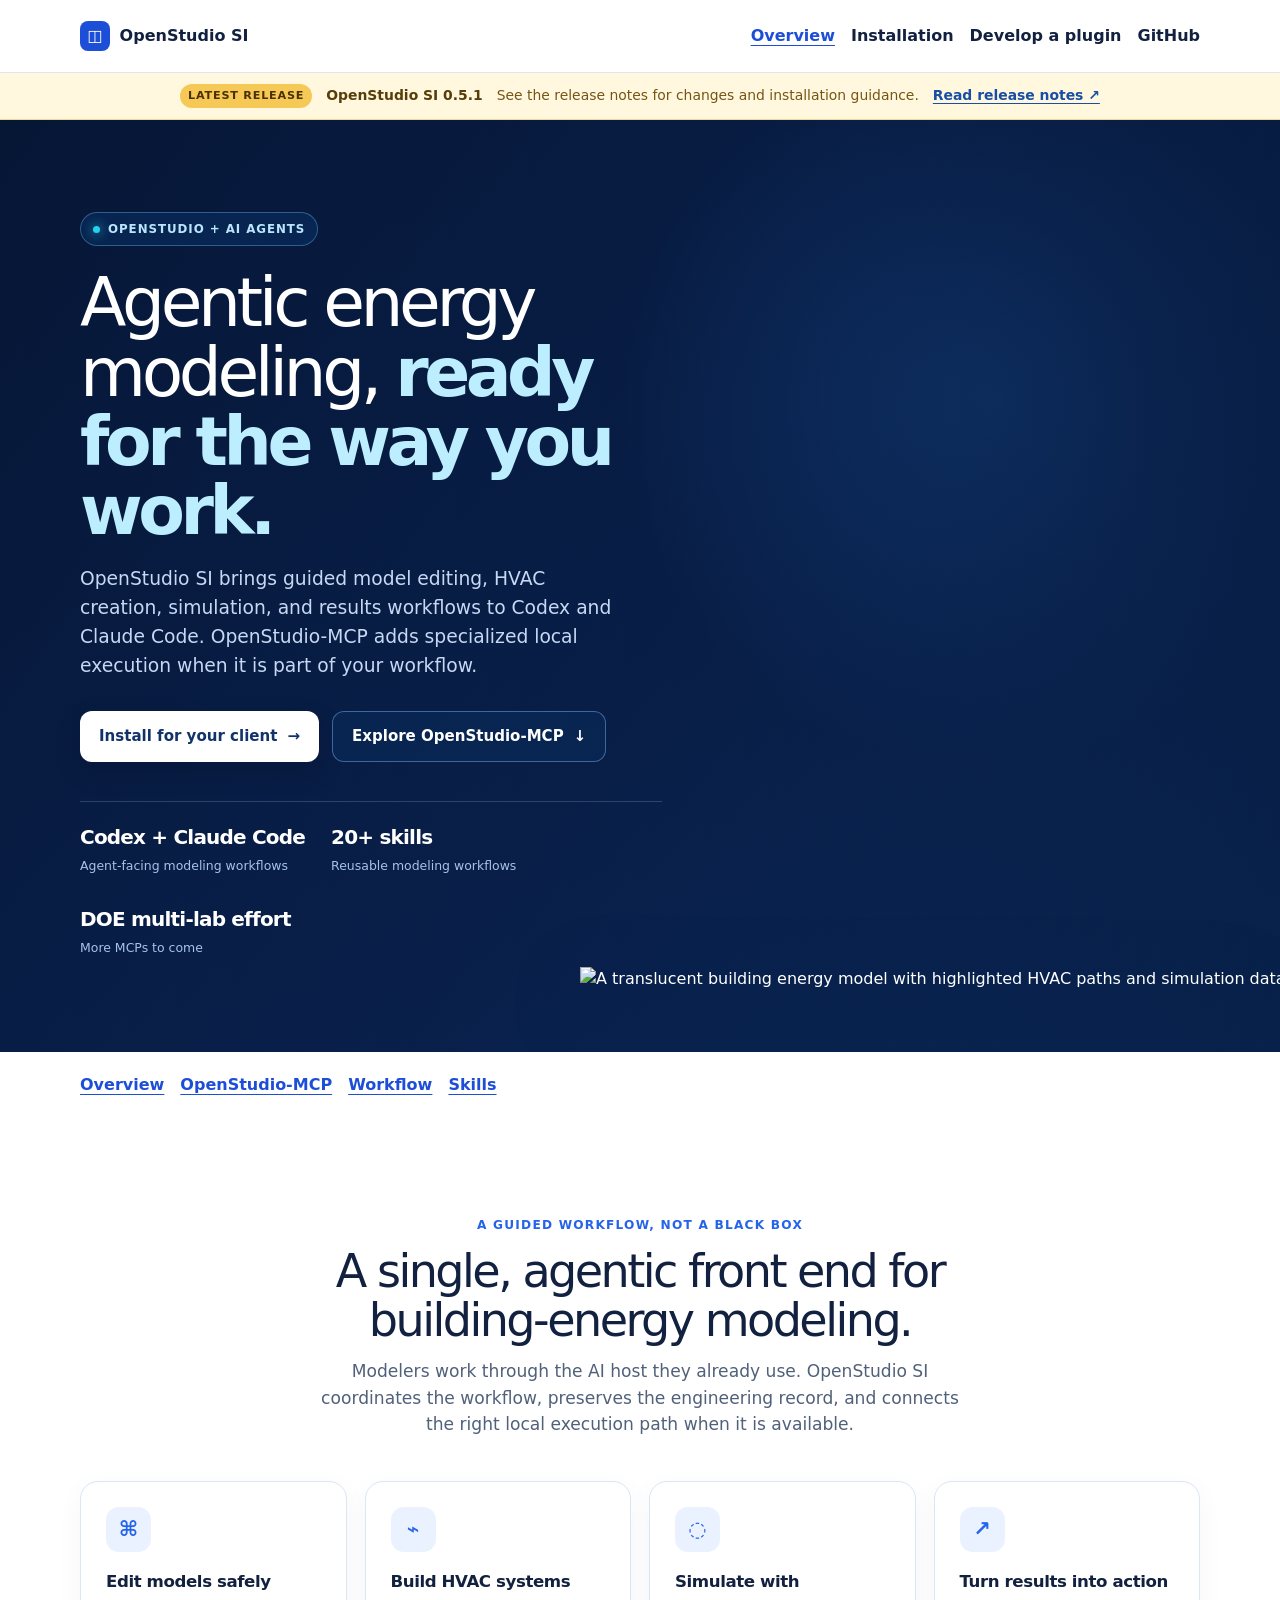
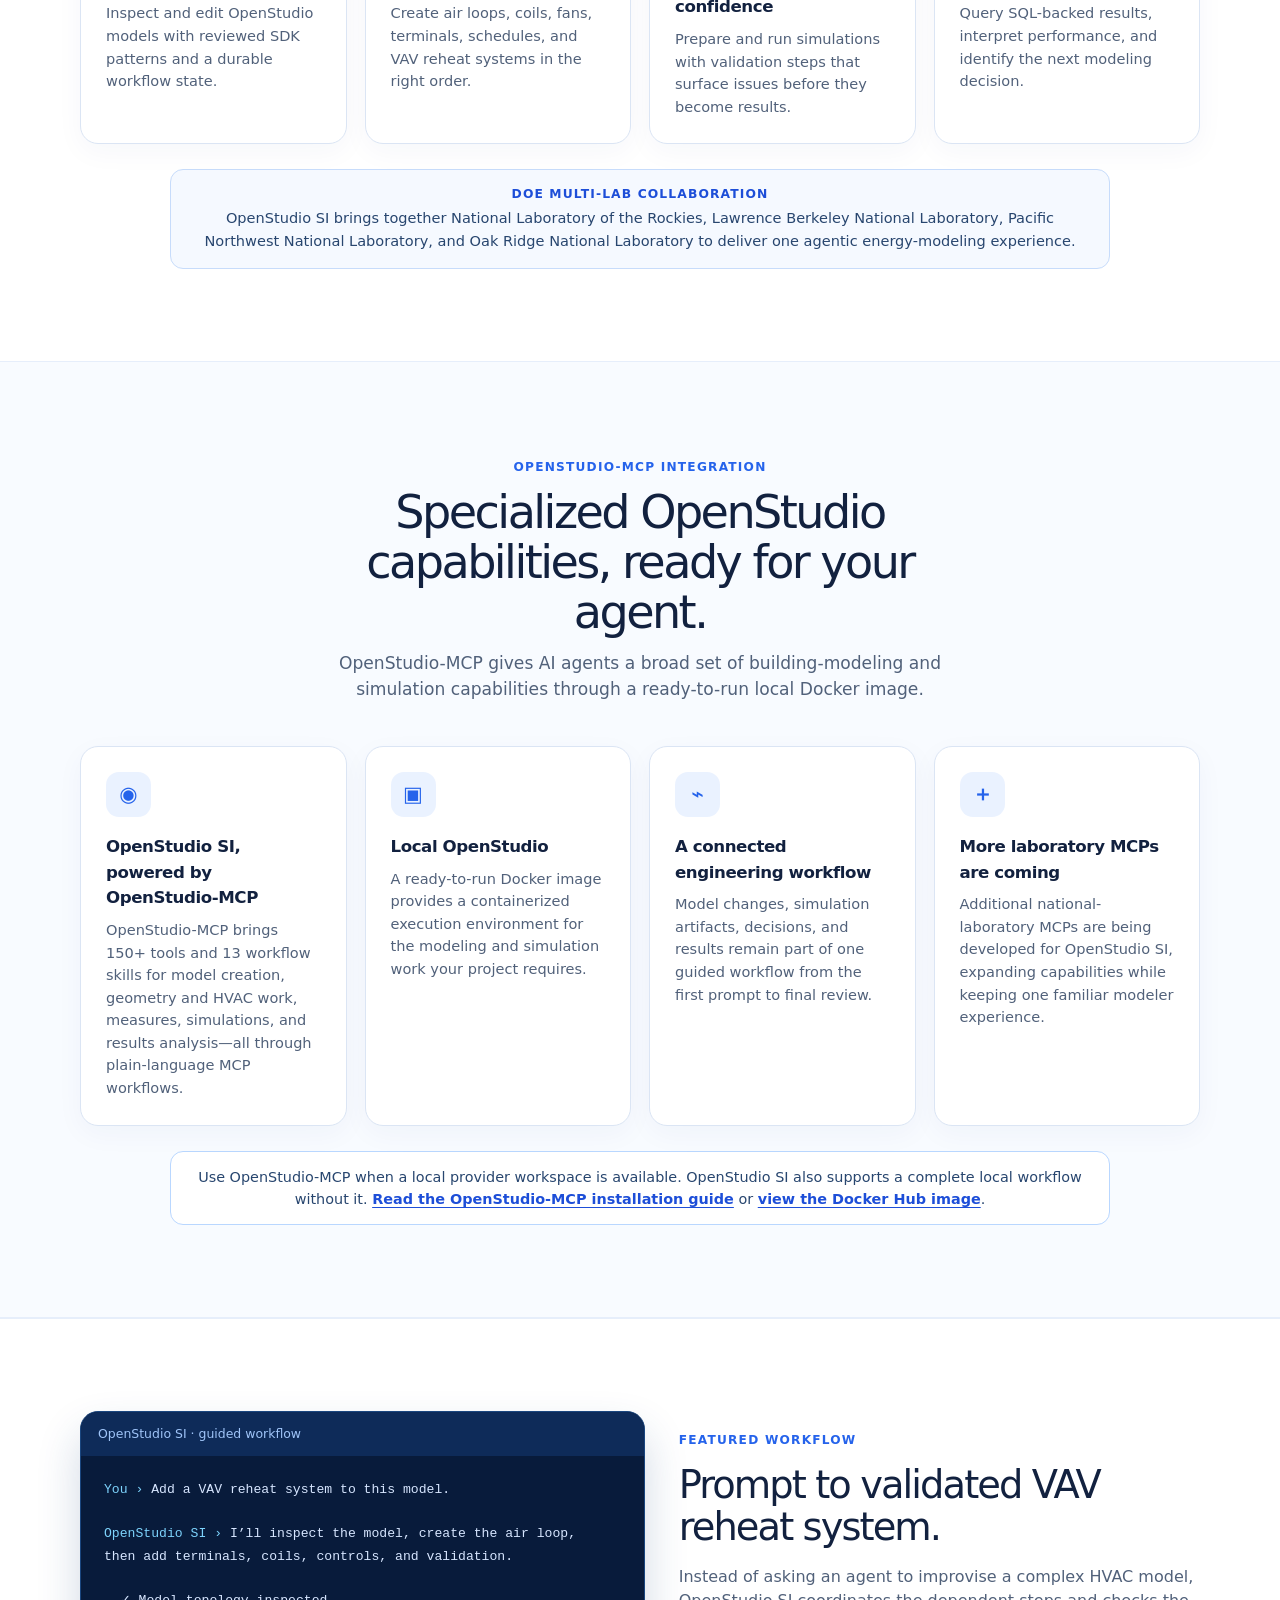
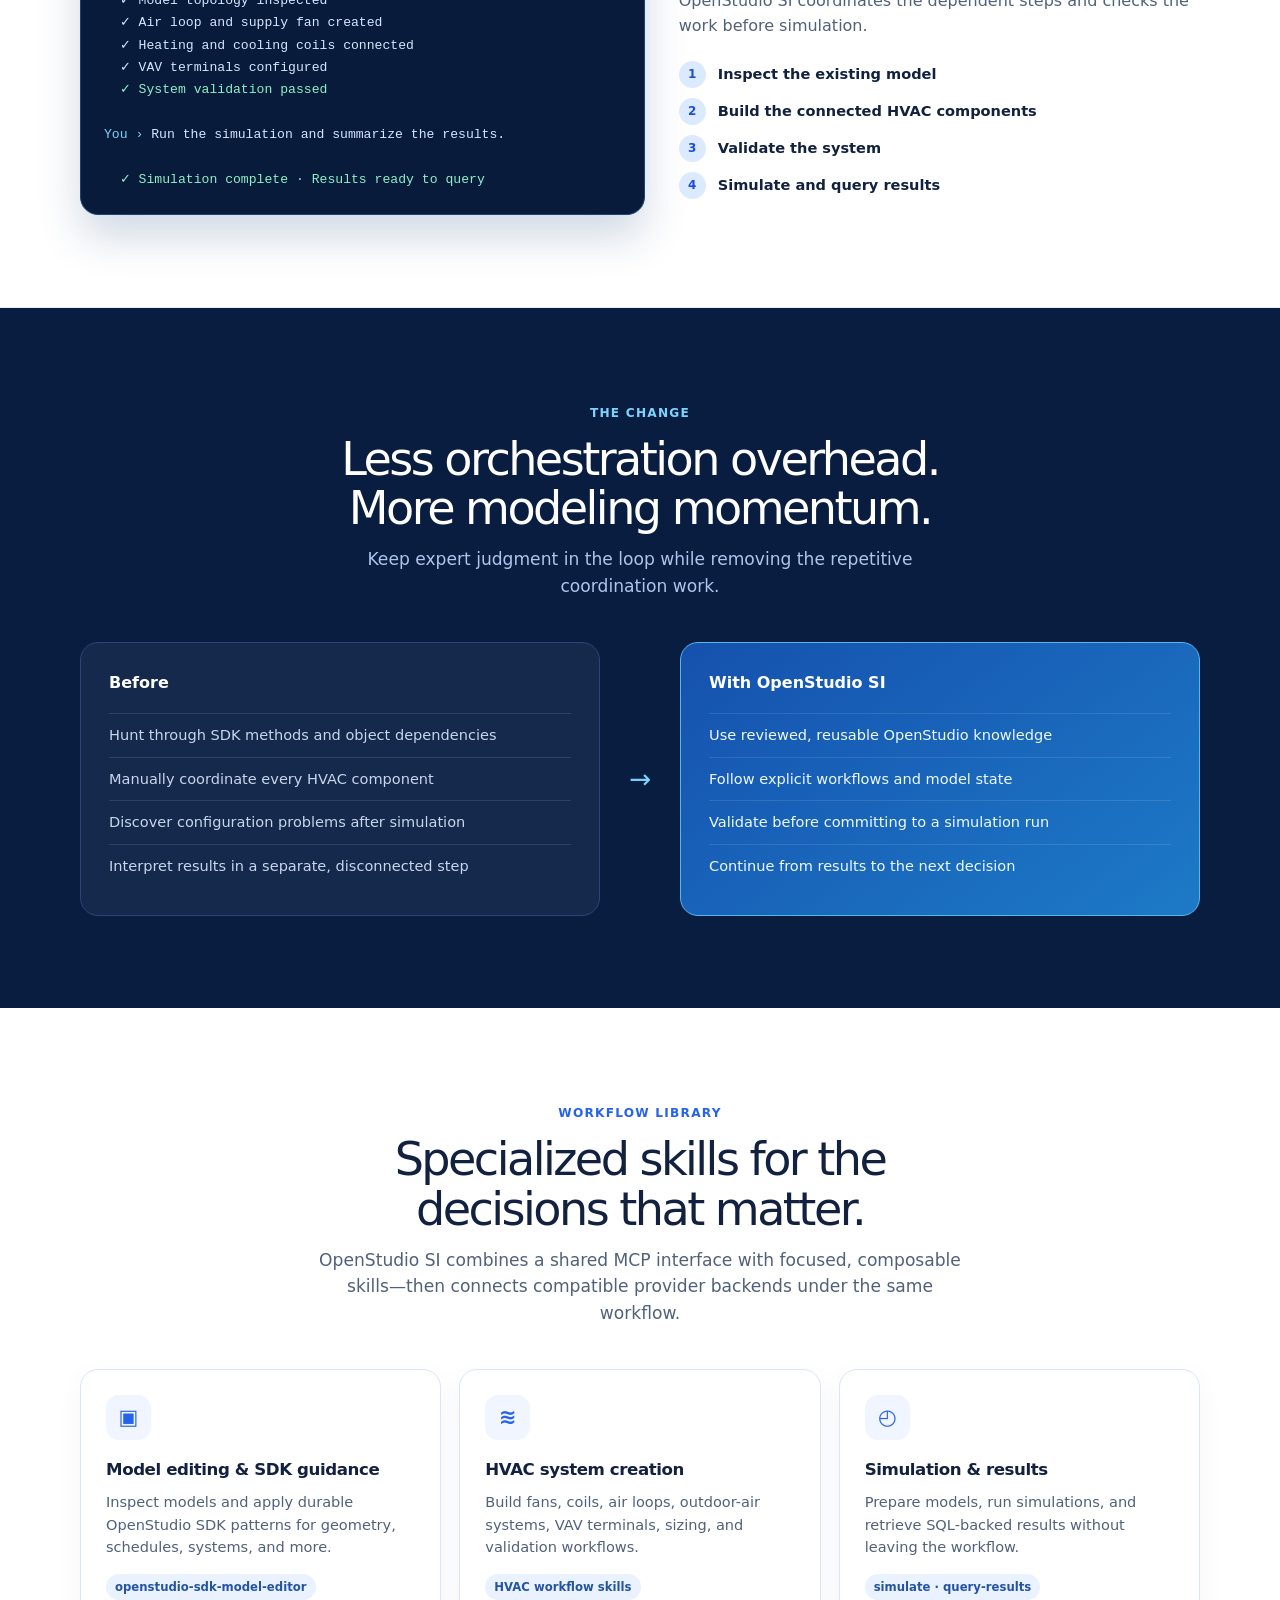
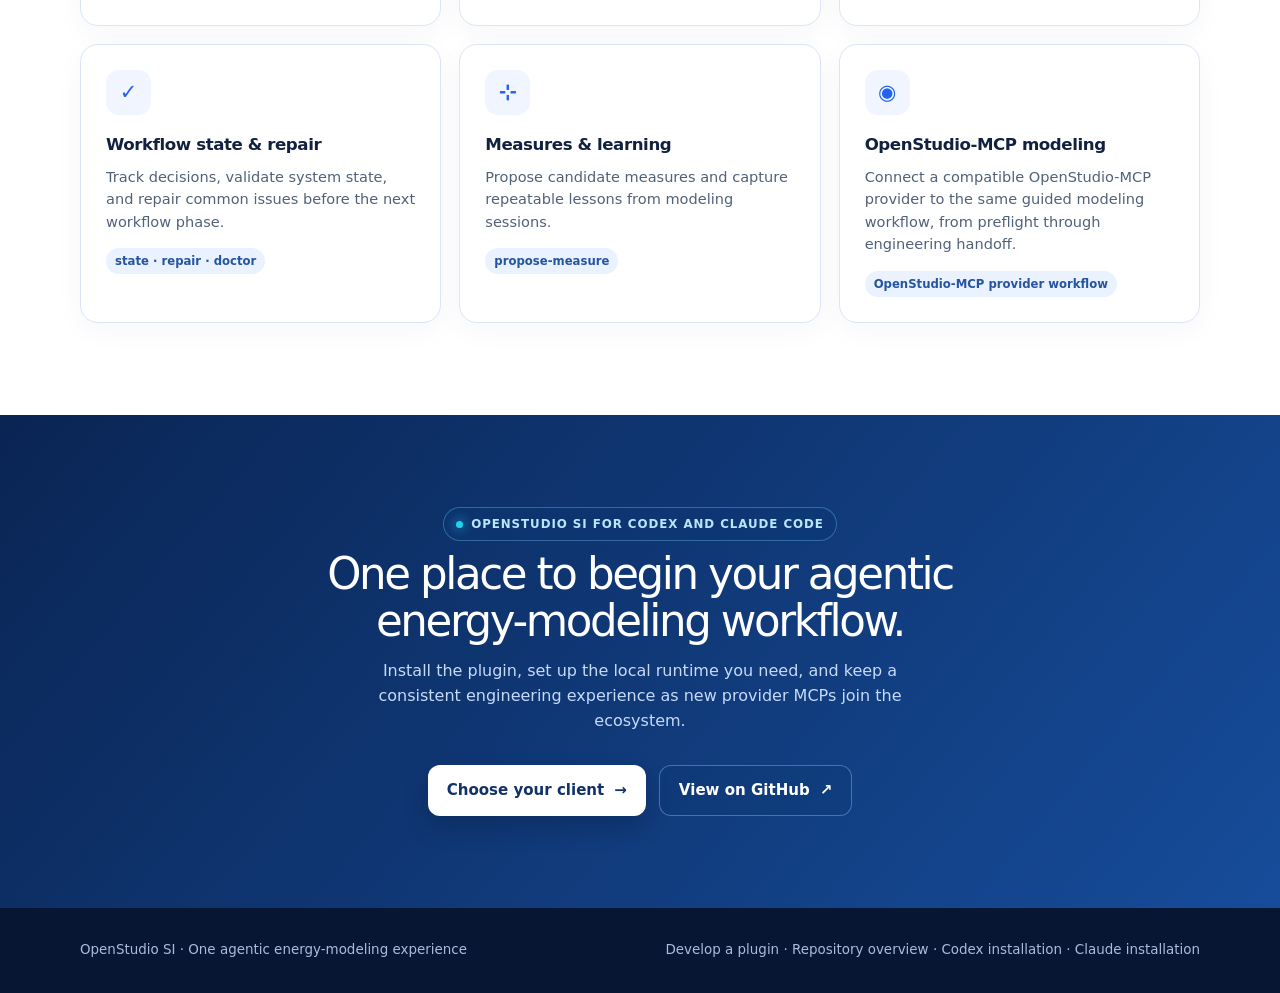
==== commit 8c05cceb: "Use consistent navigation across GitHub Pages" ====
--- a/docs/index.html
+++ b/docs/index.html
@@ -9,8 +9,6 @@
       :root { --navy:#071b42; --ink:#12213f; --blue:#2563eb; --cyan:#22d3ee; --pale:#eff6ff; --muted:#51617a; --line:#dbe5f4; --amber:#f5b942; }
       * { box-sizing:border-box; } html { scroll-behavior:smooth; } body { margin:0; font-family:Inter,ui-sans-serif,system-ui,-apple-system,BlinkMacSystemFont,"Segoe UI",sans-serif; color:var(--ink); line-height:1.55; background:#fff; }
       a { color:inherit; text-decoration:none; } .wrap { width:min(1120px,calc(100% - 40px)); margin:auto; }
-      .nav { position:sticky; top:0; z-index:10; border-bottom:1px solid rgba(219,229,244,.75); background:rgba(255,255,255,.94); backdrop-filter:blur(16px); }
-      .nav-inner { min-height:72px; display:flex; align-items:center; justify-content:space-between; gap:28px; }.brand { display:flex; align-items:center; font-weight:760; letter-spacing:-.03em; }.brand-mark { width:30px;height:30px;display:grid;place-items:center;margin-right:10px;border-radius:9px;color:#fff;background:linear-gradient(135deg,#38bdf8,#2563eb);box-shadow:0 5px 13px #2563eb44;font-size:18px; }.links { display:flex; gap:23px; color:#41516b; font-size:.9rem; font-weight:620; }.links a:hover { color:var(--blue); }
       .hero { overflow:hidden; position:relative; color:#fff; background:radial-gradient(circle at 77% 30%,#164991 0,transparent 31%),linear-gradient(125deg,#061635 0%,#0a2454 54%,#0e3e81 100%); }.hero:after { content:"";position:absolute;inset:0;background:linear-gradient(90deg,rgba(6,22,53,.15),rgba(6,22,53,.7));pointer-events:none; }.hero .wrap { position:relative;z-index:1;min-height:650px;display:grid;grid-template-columns:1.04fr .96fr;align-items:center; }.eyebrow { display:inline-flex;align-items:center;gap:8px;border:1px solid #7dd3fc55;background:#0c377366;border-radius:999px;padding:7px 12px;font-size:.74rem;font-weight:760;letter-spacing:.08em;text-transform:uppercase;color:#bae6fd; }.eyebrow i { width:7px;height:7px;border-radius:50%;background:var(--cyan);box-shadow:0 0 12px var(--cyan); }.hero h1 { margin:22px 0 18px;font-size:clamp(3rem,5.3vw,5rem);font-weight:430;line-height:1.02;letter-spacing:-.065em;max-width:620px; }.hero h1 strong { font-weight:780;color:#bceeff; }.hero-copy { max-width:545px;font-size:1.17rem;color:#c7d8f5; }.actions { display:flex;gap:13px;flex-wrap:wrap;margin-top:31px; }.button { display:inline-flex;align-items:center;justify-content:center;gap:10px;border-radius:12px;padding:13px 19px;font-weight:720;font-size:.94rem;transition:.2s transform,.2s box-shadow; }.button:hover { transform:translateY(-2px); }.primary { background:#fff;color:#12336a;box-shadow:0 10px 25px #020b213b; }.secondary { color:#fff;border:1px solid #8dc2ff6b;background:#0c38704a; }.stats { display:flex;gap:26px;flex-wrap:wrap;margin-top:39px;padding-top:20px;border-top:1px solid #97c6ff3a; }.stat b { display:block;font-size:1.25rem;letter-spacing:-.04em;color:#fff; }.stat span { color:#a8c2e7;font-size:.78rem; }.hero-image { position:absolute;right:-100px;bottom:-32px;width:min(720px,61vw);mix-blend-mode:screen;filter:drop-shadow(0 25px 50px #01081777); }
       section { padding:92px 0; }.section-head { max-width:650px;margin:0 auto 43px;text-align:center; }.kicker { color:#2563eb;font-weight:760;font-size:.76rem;letter-spacing:.1em;text-transform:uppercase; }.section-head h2 { margin:10px 0 12px;font-size:clamp(2rem,3.6vw,3rem);line-height:1.08;letter-spacing:-.055em;font-weight:460; }.section-head p { margin:0;color:var(--muted);font-size:1.07rem; }
       .features { display:grid;grid-template-columns:repeat(4,1fr);gap:18px; }.card { border:1px solid var(--line);border-radius:18px;padding:25px;background:#fff;box-shadow:0 8px 28px #173c750a; }.icon { display:grid;place-items:center;width:45px;height:45px;border-radius:13px;background:#eaf2ff;color:#2563eb;font-size:21px;font-weight:800; }.card h3 { margin:17px 0 8px;font-size:1.04rem;letter-spacing:-.025em; }.card p { margin:0;color:var(--muted);font-size:.91rem; }.collaboration-note { max-width:940px;margin:25px auto 0;padding:15px 18px;border:1px solid #c7dcfb;background:#f5f9ff;border-radius:13px;color:#28466f;font-size:.91rem;text-align:center; }.collaboration-note strong { display:block;margin-bottom:3px;color:#1d4ed8;font-size:.77rem;letter-spacing:.09em;text-transform:uppercase; }.engineering { background:#f8fbff;border-top:1px solid #e6eefb;border-bottom:1px solid #e6eefb; }.engineering-grid { display:grid;grid-template-columns:repeat(5,1fr);gap:16px; }.engineering-grid .card { padding:22px; }.engineering-grid .icon { width:40px;height:40px;font-size:18px; }.engineering-grid .card h3 { margin-top:14px;font-size:.98rem; }.nlr { background:#f8fbff;border-top:1px solid #e6eefb;border-bottom:1px solid #e6eefb; }.nlr-grid { display:grid;grid-template-columns:repeat(4,1fr);gap:18px; }.nlr .card { min-height:228px; }.nlr-note { max-width:940px;margin:25px auto 0;padding:14px 18px;border:1px solid #b9d7ff;background:#fff;border-radius:13px;color:#28466f;font-size:.9rem;text-align:center; }.nlr-note a { color:#1d4ed8;font-weight:720;text-decoration:underline;text-underline-offset:3px; }
@@ -20,17 +18,37 @@
       .desktop-install { display:none; border-top:1px solid #e6eefb;background:#fff; }.desktop-guide { max-width:1000px;margin:0 auto 42px; }.desktop-guide:last-child { margin-bottom:0; }.desktop-guide-head { display:flex;flex-wrap:wrap;align-items:baseline;gap:12px;margin-bottom:17px; }.desktop-guide-head h3 { margin:0;font-size:1.35rem;letter-spacing:-.035em; }.desktop-guide-head p { margin:0;color:var(--muted);font-size:.92rem; }.desktop-step { display:grid;grid-template-columns:44px minmax(0,1fr);gap:15px;padding:22px 0;border-top:1px solid var(--line); }.desktop-step .num { margin-top:2px; }.desktop-step h4 { margin:0 0 5px;font-size:1rem;letter-spacing:-.02em; }.desktop-step p { margin:0 0 13px;color:var(--muted);font-size:.92rem; }.screenshot { margin:0;border:1px solid var(--line);border-radius:14px;overflow:hidden;background:#f8fbff;box-shadow:0 10px 28px #173c7510; }.screenshot img { display:block;width:100%;height:auto; }.screenshot figcaption { padding:9px 12px;color:#52617a;background:#fff;border-top:1px solid var(--line);font-size:.78rem; }.desktop-note { max-width:1000px;margin:28px auto 0;padding:14px 16px;border:1px solid #bfdbfe;border-radius:12px;background:#eff6ff;color:#1e3a68;font-size:.9rem; }
       .catalog { display:grid;grid-template-columns:repeat(3,1fr);gap:18px; }.tag { display:inline-block;margin-top:15px;border-radius:999px;padding:4px 9px;background:#eaf2ff;color:#2454a2;font-size:.73rem;font-weight:720; }.catalog .card { min-height:212px; }.catalog .icon { background:#f1f5ff; }
       .cta { text-align:center;background:linear-gradient(130deg,#0a2554,#164c9a);color:#fff; }.cta h2 { margin:10px auto 14px;max-width:680px;font-size:clamp(2rem,3.4vw,3rem);line-height:1.08;letter-spacing:-.055em;font-weight:470; }.cta p { max-width:570px;margin:0 auto;color:#c6daf9; }.cta .actions { justify-content:center; }.footer { padding:32px 0;background:#061633;color:#a9bddb;font-size:.84rem; }.footer .wrap { display:flex;justify-content:space-between;gap:20px;flex-wrap:wrap; }.footer a:hover { color:#fff; }
-      @media (max-width:850px) { .links { display:none; }.hero .wrap { min-height:620px;grid-template-columns:1fr;padding-top:84px;padding-bottom:250px; }.hero-image { width:660px;max-width:none;right:-180px;bottom:-34px;opacity:.8; }.features,.catalog,.install-grid,.engineering-grid,.nlr-grid { grid-template-columns:repeat(2,1fr); }.demo { grid-template-columns:1fr; }.demo-copy { order:-1; }.before-after { grid-template-columns:1fr; }.arrow { transform:rotate(90deg);height:30px; }.stats { gap:18px; } }
+      @media (max-width:850px) { .hero .wrap { min-height:620px;grid-template-columns:1fr;padding-top:84px;padding-bottom:250px; }.hero-image { width:660px;max-width:none;right:-180px;bottom:-34px;opacity:.8; }.features,.catalog,.install-grid,.engineering-grid,.nlr-grid { grid-template-columns:repeat(2,1fr); }.demo { grid-template-columns:1fr; }.demo-copy { order:-1; }.before-after { grid-template-columns:1fr; }.arrow { transform:rotate(90deg);height:30px; }.stats { gap:18px; } }
       @media (max-width:520px) { .wrap { width:min(100% - 30px,1120px); }.hero h1 { font-size:3rem; }.hero-image { right:-250px; }.features,.catalog,.install-grid,.engineering-grid,.nlr-grid,.nlr-command-grid { grid-template-columns:1fr; }.install-card,.nlr-install .install-card { padding:10px 18px; }.button { width:100%; }.actions { gap:10px; }.hero .wrap { padding-bottom:235px; } section { padding:68px 0; } }
       .release-banner { border-bottom:1px solid #f5d88e; background:#fff8df; color:#573d08; }.release-banner-content { min-height:46px; display:flex; align-items:center; justify-content:center; gap:10px 14px; padding:9px 0; flex-wrap:wrap; font-size:.87rem; }.release-label { padding:3px 8px; border-radius:999px; background:#f6c957; color:#493100; font-size:.7rem; font-weight:800; letter-spacing:.07em; text-transform:uppercase; }.release-summary { color:#765413; }.release-banner a { color:#174ea6; font-weight:760; text-decoration:underline; text-underline-offset:3px; }
     </style>
     <script src="assets/release-banner.js" defer></script>
+    <link rel="stylesheet" href="assets/site-header.css">
   </head>
   <body>
-    <header class="nav"><div class="wrap nav-inner"><a class="brand" href="#top"><span class="brand-mark">◫</span>OpenStudio SI</a><nav class="links" aria-label="Page sections"><a href="#overview">Overview</a><a href="#nlr">OpenStudio-MCP</a><a href="#workflow">Workflow</a><a href="install.html">Installation</a><a href="develop.html">Develop a plugin</a><a href="#skills">Skills</a><a href="https://github.com/pnnl/openstudio-si-plugins">GitHub</a></nav></div></header>
+    <header class="site-header">
+      <div class="site-header-inner">
+        <a class="site-brand" href="index.html"><span class="site-brand-mark" aria-hidden="true">◫</span>OpenStudio SI</a>
+        <nav class="site-nav" aria-label="Site navigation">
+          <a href="index.html" aria-current="page">Overview</a>
+          <a href="install.html">Installation</a>
+          <a href="develop.html">Develop a plugin</a>
+          <a href="https://github.com/pnnl/openstudio-si-plugins">GitHub</a>
+        </nav>
+      </div>
+    </header>
     <aside class="release-banner" data-release-banner hidden aria-label="Latest OpenStudio SI release"></aside>
     <main id="top">
       <section class="hero"><div class="wrap"><div><span class="eyebrow"><i></i> OpenStudio + AI agents</span><h1>Agentic energy modeling, <strong>ready for the way you work.</strong></h1><p class="hero-copy">OpenStudio SI brings guided model editing, HVAC creation, simulation, and results workflows to Codex and Claude Code. OpenStudio-MCP adds specialized local execution when it is part of your workflow.</p><div class="actions"><a class="button primary" href="install.html">Install for your client <span>→</span></a><a class="button secondary" href="#nlr">Explore OpenStudio-MCP <span>↓</span></a></div><div class="stats"><div class="stat"><b>Codex + Claude Code</b><span>Agent-facing modeling workflows</span></div><div class="stat"><b>20+ skills</b><span>Reusable modeling workflows</span></div><div class="stat"><b>DOE multi-lab effort</b><span>More MCPs to come</span></div></div></div><img class="hero-image" src="assets/openstudio-ai-hero.png" alt="A translucent building energy model with highlighted HVAC paths and simulation data" /></div></section>
+      <div class="wrap">
+        <nav class="section-nav" aria-label="On this page">
+          <a href="#overview">Overview</a>
+          <a href="#nlr">OpenStudio-MCP</a>
+          <a href="#workflow">Workflow</a>
+          <a href="#skills">Skills</a>
+        </nav>
+      </div>
+
       <section id="overview"><div class="wrap"><div class="section-head"><span class="kicker">A guided workflow, not a black box</span><h2>A single, agentic front end for building-energy modeling.</h2><p>Modelers work through the AI host they already use. OpenStudio SI coordinates the workflow, preserves the engineering record, and connects the right local execution path when it is available.</p></div><div class="features"><article class="card"><div class="icon">⌘</div><h3>Edit models safely</h3><p>Inspect and edit OpenStudio models with reviewed SDK patterns and a durable workflow state.</p></article><article class="card"><div class="icon">⌁</div><h3>Build HVAC systems</h3><p>Create air loops, coils, fans, terminals, schedules, and VAV reheat systems in the right order.</p></article><article class="card"><div class="icon">◌</div><h3>Simulate with confidence</h3><p>Prepare and run simulations with validation steps that surface issues before they become results.</p></article><article class="card"><div class="icon">↗</div><h3>Turn results into action</h3><p>Query SQL-backed results, interpret performance, and identify the next modeling decision.</p></article></div><p class="collaboration-note"><strong>DOE multi-lab collaboration</strong>OpenStudio SI brings together National Laboratory of the Rockies, Lawrence Berkeley National Laboratory, Pacific Northwest National Laboratory, and Oak Ridge National Laboratory to deliver one agentic energy-modeling experience.</p></div></section>
       <section class="engineering" hidden><div class="wrap"><div class="section-head"><span class="kicker">MCP reliability layer</span><h2>Built for long-running engineering work.</h2><p>The MCP server carries the operational context that lets an agent work methodically across a complex modeling task.</p></div><div class="engineering-grid"><article class="card"><div class="icon">▤</div><h3>Persistent model history</h3><p>Records structured model changes, decisions, and remaining work throughout a session.</p></article><article class="card"><div class="icon">▦</div><h3>Engineering blackboard</h3><p>Keeps assumptions, model state, validation findings, and next steps visible to the workflow.</p></article><article class="card"><div class="icon">∥</div><h3>Safe parallel simulation</h3><p>Runs scenario simulations in isolated sandboxes to prevent output collisions.</p></article><article class="card"><div class="icon">⌫</div><h3>Managed simulation storage</h3><p>Retains essential analysis artifacts while limiting disposable output that consumes local storage.</p></article><article class="card"><div class="icon">⌘</div><h3>Accurate SDK guidance</h3><p>Uses reviewed, task-relevant OpenStudio SDK knowledge instead of guessed API behavior.</p></article></div></div></section>
       <section id="nlr" class="nlr"><div class="wrap"><div class="section-head"><span class="kicker">OpenStudio-MCP integration</span><h2>Specialized OpenStudio capabilities, ready for your agent.</h2><p>OpenStudio-MCP gives AI agents a broad set of building-modeling and simulation capabilities through a ready-to-run local Docker image.</p></div><div class="nlr-grid"><article class="card"><div class="icon">◉</div><h3>OpenStudio SI, powered by OpenStudio-MCP</h3><p>OpenStudio-MCP brings 150+ tools and 13 workflow skills for model creation, geometry and HVAC work, measures, simulations, and results analysis—all through plain-language MCP workflows.</p></article><article class="card"><div class="icon">▣</div><h3>Local OpenStudio</h3><p>A ready-to-run Docker image provides a containerized execution environment for the modeling and simulation work your project requires.</p></article><article class="card"><div class="icon">⌁</div><h3>A connected engineering workflow</h3><p>Model changes, simulation artifacts, decisions, and results remain part of one guided workflow from the first prompt to final review.</p></article><article class="card"><div class="icon">＋</div><h3>More laboratory MCPs are coming</h3><p>Additional national-laboratory MCPs are being developed for OpenStudio SI, expanding capabilities while keeping one familiar modeler experience.</p></article></div><p class="nlr-note">Use OpenStudio-MCP when a local provider workspace is available. OpenStudio SI also supports a complete local workflow without it. <a href="https://github.com/NatLabRockies/openstudio-mcp">Read the OpenStudio-MCP installation guide</a> or <a href="https://hub.docker.com/r/nrel/openstudio-mcp">view the Docker Hub image</a>.</p></div></section>
--- a/docs/assets/site-header.css
+++ b/docs/assets/site-header.css
@@ -0,0 +1,55 @@
+.site-header {
+  border-bottom: 1px solid #dbe5f4;
+  background: #fff;
+  font: 650 1rem/1.5 Inter, system-ui, sans-serif;
+}
+.site-header-inner {
+  width: min(70rem, calc(100% - 2rem));
+  min-height: 72px;
+  margin-inline: auto;
+  padding-block: .65rem;
+  display: flex;
+  flex-wrap: wrap;
+  align-items: center;
+  justify-content: space-between;
+  gap: .35rem 1rem;
+}
+.site-brand {
+  display: inline-flex;
+  align-items: center;
+  gap: .6rem;
+  font-weight: 800;
+}
+.site-brand-mark {
+  display: grid;
+  place-items: center;
+  width: 30px;
+  height: 30px;
+  border-radius: 8px;
+  background: #1d4ed8;
+  color: #fff;
+}
+.site-nav, .section-nav {
+  display: flex;
+  flex-wrap: wrap;
+  align-items: center;
+  gap: .25rem 1rem;
+}
+.site-header a {
+  color: #12213f;
+  text-decoration: none;
+}
+.site-nav a, .section-nav a { padding-block: .35rem; }
+.site-nav a:hover, .site-nav [aria-current="page"], .section-nav a {
+  color: #1d4ed8;
+  text-decoration: underline;
+  text-underline-offset: .25em;
+}
+.site-header a:focus-visible, .section-nav a:focus-visible {
+  outline: 3px solid #2563eb;
+  outline-offset: 3px;
+}
+.section-nav {
+  margin-block: 1rem;
+  font-weight: 650;
+}
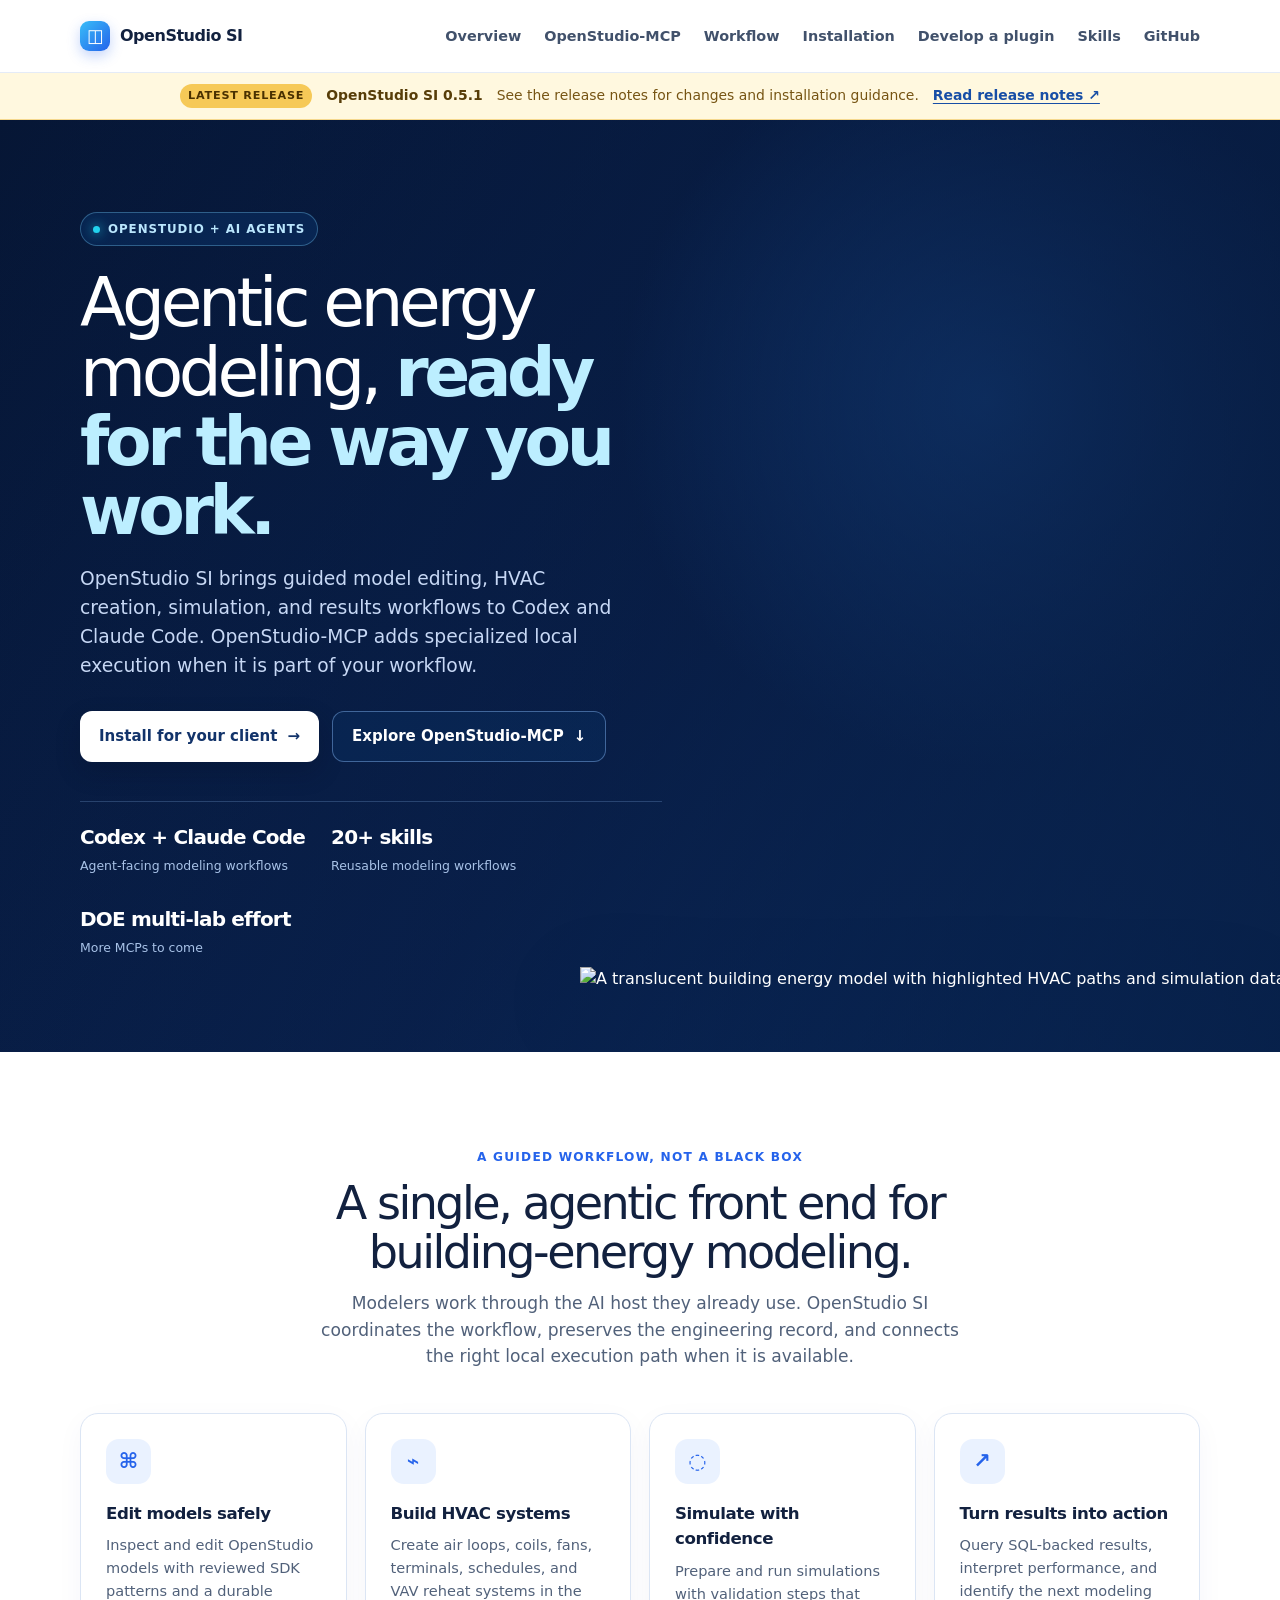
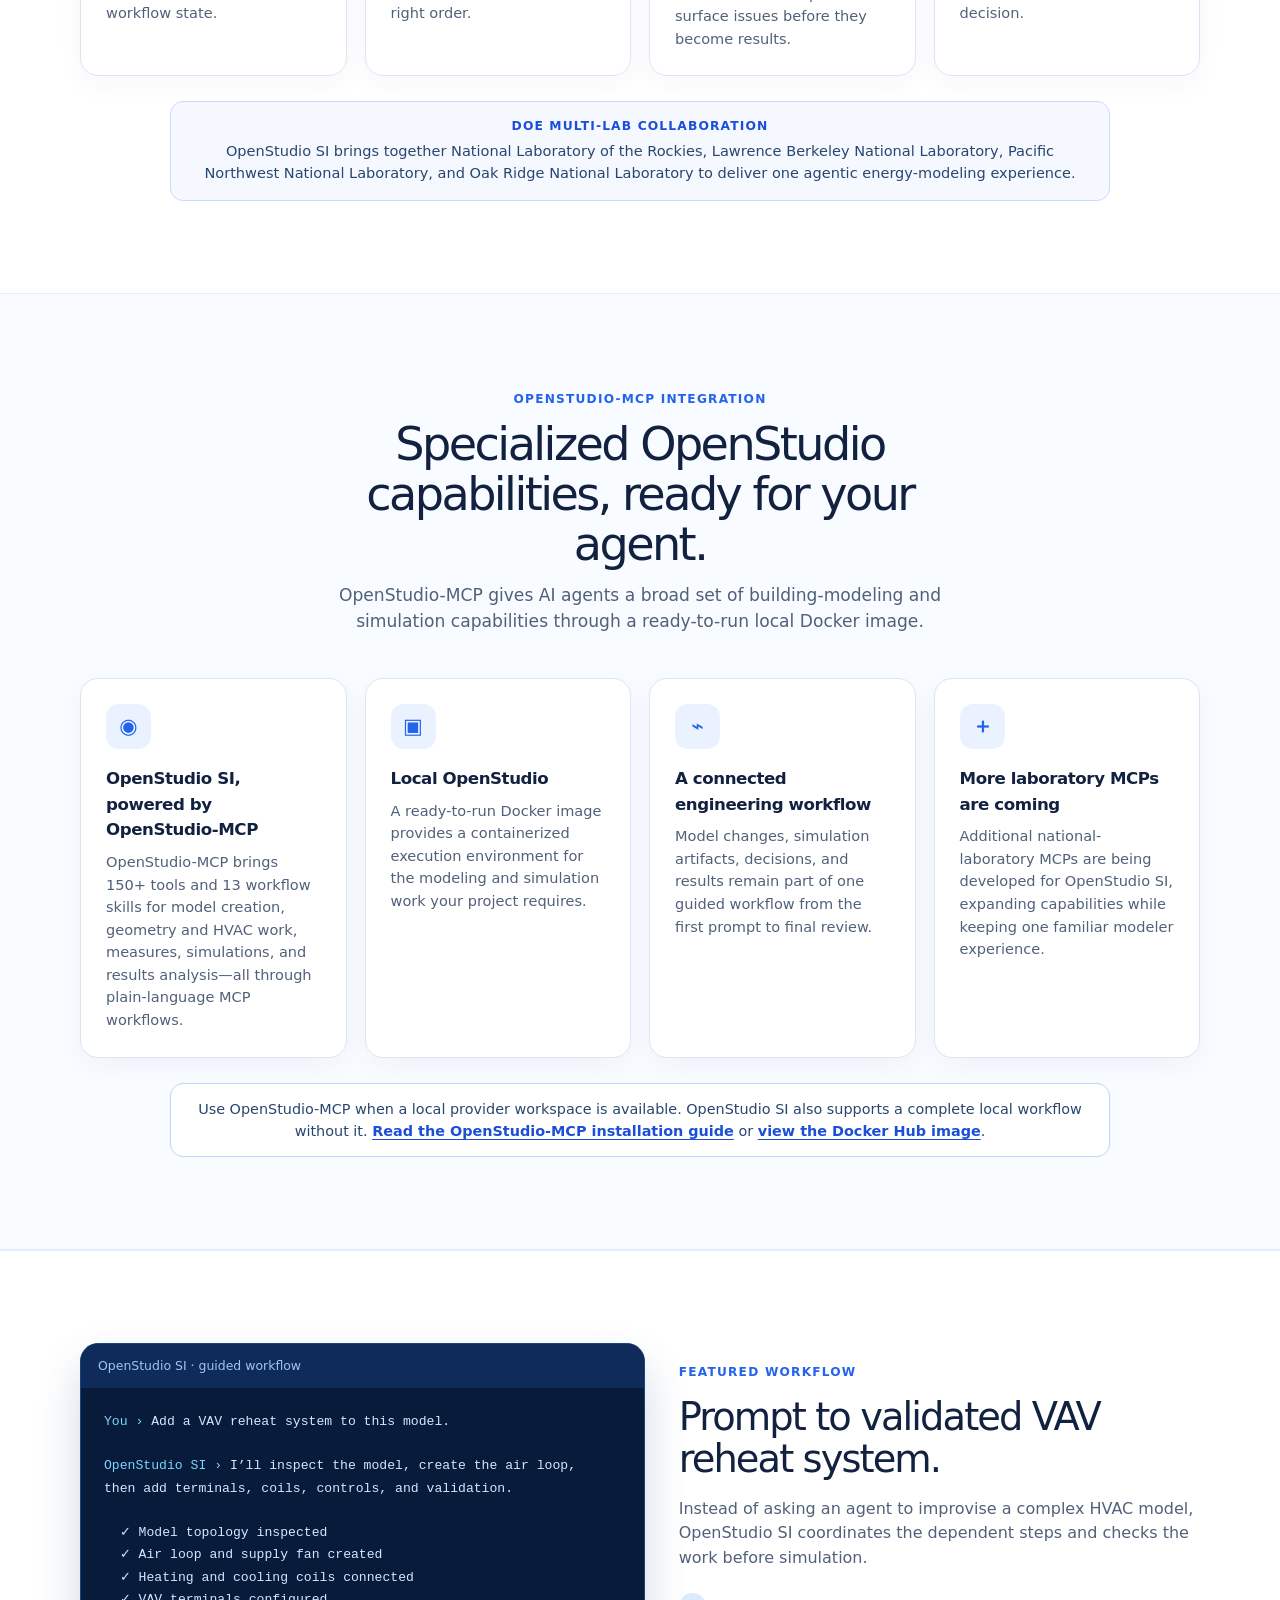
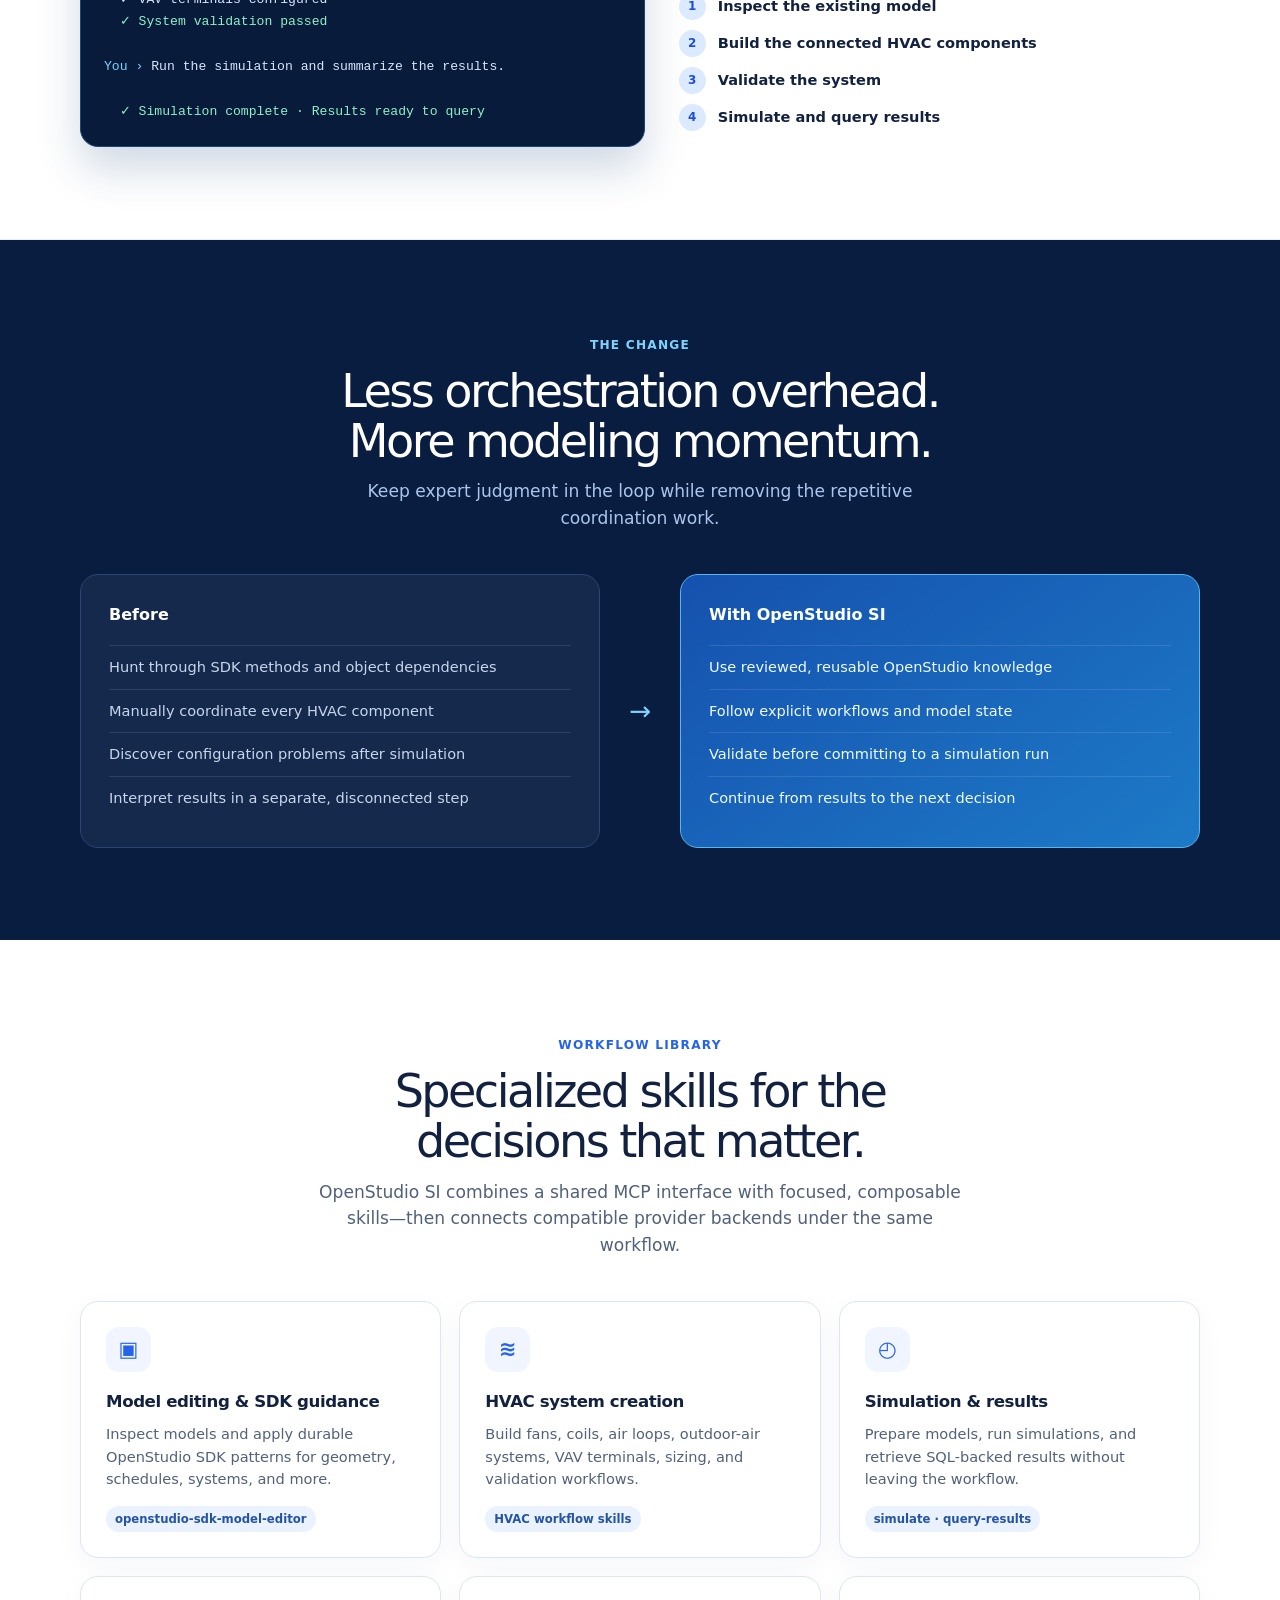
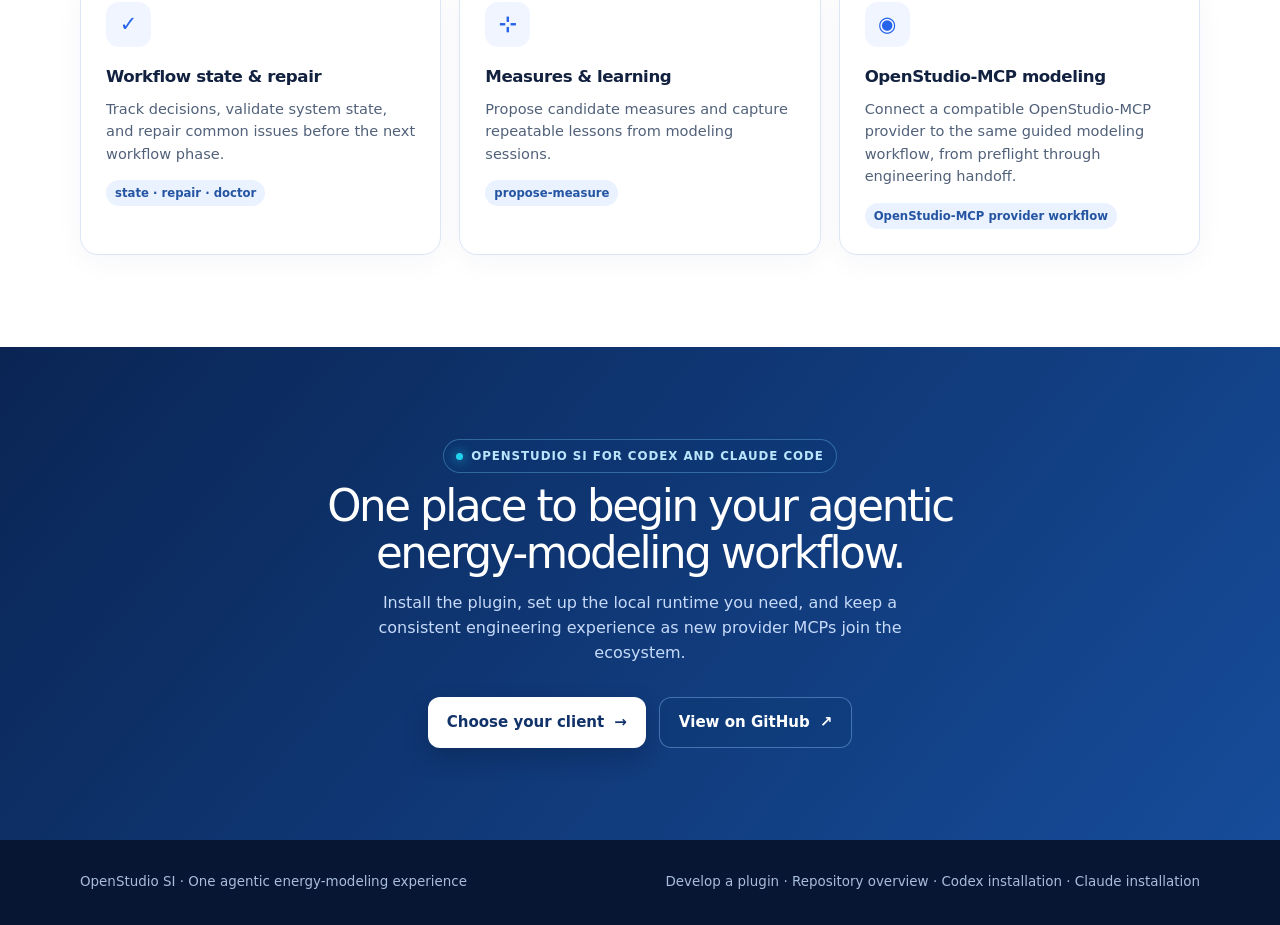
==== commit 306c2768: "upload page candidate" ====
--- a/docs/index.html
+++ b/docs/index.html
@@ -9,6 +9,8 @@
       :root { --navy:#071b42; --ink:#12213f; --blue:#2563eb; --cyan:#22d3ee; --pale:#eff6ff; --muted:#51617a; --line:#dbe5f4; --amber:#f5b942; }
       * { box-sizing:border-box; } html { scroll-behavior:smooth; } body { margin:0; font-family:Inter,ui-sans-serif,system-ui,-apple-system,BlinkMacSystemFont,"Segoe UI",sans-serif; color:var(--ink); line-height:1.55; background:#fff; }
       a { color:inherit; text-decoration:none; } .wrap { width:min(1120px,calc(100% - 40px)); margin:auto; }
+      .nav { position:sticky; top:0; z-index:10; border-bottom:1px solid rgba(219,229,244,.75); background:rgba(255,255,255,.94); backdrop-filter:blur(16px); }
+      .nav-inner { min-height:72px; display:flex; align-items:center; justify-content:space-between; gap:28px; }.brand { display:flex; align-items:center; font-weight:760; letter-spacing:-.03em; }.brand-mark { width:30px;height:30px;display:grid;place-items:center;margin-right:10px;border-radius:9px;color:#fff;background:linear-gradient(135deg,#38bdf8,#2563eb);box-shadow:0 5px 13px #2563eb44;font-size:18px; }.links { display:flex; gap:23px; color:#41516b; font-size:.9rem; font-weight:620; }.links a:hover { color:var(--blue); }
       .hero { overflow:hidden; position:relative; color:#fff; background:radial-gradient(circle at 77% 30%,#164991 0,transparent 31%),linear-gradient(125deg,#061635 0%,#0a2454 54%,#0e3e81 100%); }.hero:after { content:"";position:absolute;inset:0;background:linear-gradient(90deg,rgba(6,22,53,.15),rgba(6,22,53,.7));pointer-events:none; }.hero .wrap { position:relative;z-index:1;min-height:650px;display:grid;grid-template-columns:1.04fr .96fr;align-items:center; }.eyebrow { display:inline-flex;align-items:center;gap:8px;border:1px solid #7dd3fc55;background:#0c377366;border-radius:999px;padding:7px 12px;font-size:.74rem;font-weight:760;letter-spacing:.08em;text-transform:uppercase;color:#bae6fd; }.eyebrow i { width:7px;height:7px;border-radius:50%;background:var(--cyan);box-shadow:0 0 12px var(--cyan); }.hero h1 { margin:22px 0 18px;font-size:clamp(3rem,5.3vw,5rem);font-weight:430;line-height:1.02;letter-spacing:-.065em;max-width:620px; }.hero h1 strong { font-weight:780;color:#bceeff; }.hero-copy { max-width:545px;font-size:1.17rem;color:#c7d8f5; }.actions { display:flex;gap:13px;flex-wrap:wrap;margin-top:31px; }.button { display:inline-flex;align-items:center;justify-content:center;gap:10px;border-radius:12px;padding:13px 19px;font-weight:720;font-size:.94rem;transition:.2s transform,.2s box-shadow; }.button:hover { transform:translateY(-2px); }.primary { background:#fff;color:#12336a;box-shadow:0 10px 25px #020b213b; }.secondary { color:#fff;border:1px solid #8dc2ff6b;background:#0c38704a; }.stats { display:flex;gap:26px;flex-wrap:wrap;margin-top:39px;padding-top:20px;border-top:1px solid #97c6ff3a; }.stat b { display:block;font-size:1.25rem;letter-spacing:-.04em;color:#fff; }.stat span { color:#a8c2e7;font-size:.78rem; }.hero-image { position:absolute;right:-100px;bottom:-32px;width:min(720px,61vw);mix-blend-mode:screen;filter:drop-shadow(0 25px 50px #01081777); }
       section { padding:92px 0; }.section-head { max-width:650px;margin:0 auto 43px;text-align:center; }.kicker { color:#2563eb;font-weight:760;font-size:.76rem;letter-spacing:.1em;text-transform:uppercase; }.section-head h2 { margin:10px 0 12px;font-size:clamp(2rem,3.6vw,3rem);line-height:1.08;letter-spacing:-.055em;font-weight:460; }.section-head p { margin:0;color:var(--muted);font-size:1.07rem; }
       .features { display:grid;grid-template-columns:repeat(4,1fr);gap:18px; }.card { border:1px solid var(--line);border-radius:18px;padding:25px;background:#fff;box-shadow:0 8px 28px #173c750a; }.icon { display:grid;place-items:center;width:45px;height:45px;border-radius:13px;background:#eaf2ff;color:#2563eb;font-size:21px;font-weight:800; }.card h3 { margin:17px 0 8px;font-size:1.04rem;letter-spacing:-.025em; }.card p { margin:0;color:var(--muted);font-size:.91rem; }.collaboration-note { max-width:940px;margin:25px auto 0;padding:15px 18px;border:1px solid #c7dcfb;background:#f5f9ff;border-radius:13px;color:#28466f;font-size:.91rem;text-align:center; }.collaboration-note strong { display:block;margin-bottom:3px;color:#1d4ed8;font-size:.77rem;letter-spacing:.09em;text-transform:uppercase; }.engineering { background:#f8fbff;border-top:1px solid #e6eefb;border-bottom:1px solid #e6eefb; }.engineering-grid { display:grid;grid-template-columns:repeat(5,1fr);gap:16px; }.engineering-grid .card { padding:22px; }.engineering-grid .icon { width:40px;height:40px;font-size:18px; }.engineering-grid .card h3 { margin-top:14px;font-size:.98rem; }.nlr { background:#f8fbff;border-top:1px solid #e6eefb;border-bottom:1px solid #e6eefb; }.nlr-grid { display:grid;grid-template-columns:repeat(4,1fr);gap:18px; }.nlr .card { min-height:228px; }.nlr-note { max-width:940px;margin:25px auto 0;padding:14px 18px;border:1px solid #b9d7ff;background:#fff;border-radius:13px;color:#28466f;font-size:.9rem;text-align:center; }.nlr-note a { color:#1d4ed8;font-weight:720;text-decoration:underline;text-underline-offset:3px; }
@@ -18,37 +20,17 @@
       .desktop-install { display:none; border-top:1px solid #e6eefb;background:#fff; }.desktop-guide { max-width:1000px;margin:0 auto 42px; }.desktop-guide:last-child { margin-bottom:0; }.desktop-guide-head { display:flex;flex-wrap:wrap;align-items:baseline;gap:12px;margin-bottom:17px; }.desktop-guide-head h3 { margin:0;font-size:1.35rem;letter-spacing:-.035em; }.desktop-guide-head p { margin:0;color:var(--muted);font-size:.92rem; }.desktop-step { display:grid;grid-template-columns:44px minmax(0,1fr);gap:15px;padding:22px 0;border-top:1px solid var(--line); }.desktop-step .num { margin-top:2px; }.desktop-step h4 { margin:0 0 5px;font-size:1rem;letter-spacing:-.02em; }.desktop-step p { margin:0 0 13px;color:var(--muted);font-size:.92rem; }.screenshot { margin:0;border:1px solid var(--line);border-radius:14px;overflow:hidden;background:#f8fbff;box-shadow:0 10px 28px #173c7510; }.screenshot img { display:block;width:100%;height:auto; }.screenshot figcaption { padding:9px 12px;color:#52617a;background:#fff;border-top:1px solid var(--line);font-size:.78rem; }.desktop-note { max-width:1000px;margin:28px auto 0;padding:14px 16px;border:1px solid #bfdbfe;border-radius:12px;background:#eff6ff;color:#1e3a68;font-size:.9rem; }
       .catalog { display:grid;grid-template-columns:repeat(3,1fr);gap:18px; }.tag { display:inline-block;margin-top:15px;border-radius:999px;padding:4px 9px;background:#eaf2ff;color:#2454a2;font-size:.73rem;font-weight:720; }.catalog .card { min-height:212px; }.catalog .icon { background:#f1f5ff; }
       .cta { text-align:center;background:linear-gradient(130deg,#0a2554,#164c9a);color:#fff; }.cta h2 { margin:10px auto 14px;max-width:680px;font-size:clamp(2rem,3.4vw,3rem);line-height:1.08;letter-spacing:-.055em;font-weight:470; }.cta p { max-width:570px;margin:0 auto;color:#c6daf9; }.cta .actions { justify-content:center; }.footer { padding:32px 0;background:#061633;color:#a9bddb;font-size:.84rem; }.footer .wrap { display:flex;justify-content:space-between;gap:20px;flex-wrap:wrap; }.footer a:hover { color:#fff; }
-      @media (max-width:850px) { .hero .wrap { min-height:620px;grid-template-columns:1fr;padding-top:84px;padding-bottom:250px; }.hero-image { width:660px;max-width:none;right:-180px;bottom:-34px;opacity:.8; }.features,.catalog,.install-grid,.engineering-grid,.nlr-grid { grid-template-columns:repeat(2,1fr); }.demo { grid-template-columns:1fr; }.demo-copy { order:-1; }.before-after { grid-template-columns:1fr; }.arrow { transform:rotate(90deg);height:30px; }.stats { gap:18px; } }
+      @media (max-width:850px) { .links { display:none; }.hero .wrap { min-height:620px;grid-template-columns:1fr;padding-top:84px;padding-bottom:250px; }.hero-image { width:660px;max-width:none;right:-180px;bottom:-34px;opacity:.8; }.features,.catalog,.install-grid,.engineering-grid,.nlr-grid { grid-template-columns:repeat(2,1fr); }.demo { grid-template-columns:1fr; }.demo-copy { order:-1; }.before-after { grid-template-columns:1fr; }.arrow { transform:rotate(90deg);height:30px; }.stats { gap:18px; } }
       @media (max-width:520px) { .wrap { width:min(100% - 30px,1120px); }.hero h1 { font-size:3rem; }.hero-image { right:-250px; }.features,.catalog,.install-grid,.engineering-grid,.nlr-grid,.nlr-command-grid { grid-template-columns:1fr; }.install-card,.nlr-install .install-card { padding:10px 18px; }.button { width:100%; }.actions { gap:10px; }.hero .wrap { padding-bottom:235px; } section { padding:68px 0; } }
       .release-banner { border-bottom:1px solid #f5d88e; background:#fff8df; color:#573d08; }.release-banner-content { min-height:46px; display:flex; align-items:center; justify-content:center; gap:10px 14px; padding:9px 0; flex-wrap:wrap; font-size:.87rem; }.release-label { padding:3px 8px; border-radius:999px; background:#f6c957; color:#493100; font-size:.7rem; font-weight:800; letter-spacing:.07em; text-transform:uppercase; }.release-summary { color:#765413; }.release-banner a { color:#174ea6; font-weight:760; text-decoration:underline; text-underline-offset:3px; }
     </style>
     <script src="assets/release-banner.js" defer></script>
-    <link rel="stylesheet" href="assets/site-header.css">
   </head>
   <body>
-    <header class="site-header">
-      <div class="site-header-inner">
-        <a class="site-brand" href="index.html"><span class="site-brand-mark" aria-hidden="true">◫</span>OpenStudio SI</a>
-        <nav class="site-nav" aria-label="Site navigation">
-          <a href="index.html" aria-current="page">Overview</a>
-          <a href="install.html">Installation</a>
-          <a href="develop.html">Develop a plugin</a>
-          <a href="https://github.com/pnnl/openstudio-si-plugins">GitHub</a>
-        </nav>
-      </div>
-    </header>
+    <header class="nav"><div class="wrap nav-inner"><a class="brand" href="#top"><span class="brand-mark">◫</span>OpenStudio SI</a><nav class="links" aria-label="Page sections"><a href="#overview">Overview</a><a href="#nlr">OpenStudio-MCP</a><a href="#workflow">Workflow</a><a href="install.html">Installation</a><a href="develop.html">Develop a plugin</a><a href="#skills">Skills</a><a href="https://github.com/pnnl/openstudio-si-plugins">GitHub</a></nav></div></header>
     <aside class="release-banner" data-release-banner hidden aria-label="Latest OpenStudio SI release"></aside>
     <main id="top">
       <section class="hero"><div class="wrap"><div><span class="eyebrow"><i></i> OpenStudio + AI agents</span><h1>Agentic energy modeling, <strong>ready for the way you work.</strong></h1><p class="hero-copy">OpenStudio SI brings guided model editing, HVAC creation, simulation, and results workflows to Codex and Claude Code. OpenStudio-MCP adds specialized local execution when it is part of your workflow.</p><div class="actions"><a class="button primary" href="install.html">Install for your client <span>→</span></a><a class="button secondary" href="#nlr">Explore OpenStudio-MCP <span>↓</span></a></div><div class="stats"><div class="stat"><b>Codex + Claude Code</b><span>Agent-facing modeling workflows</span></div><div class="stat"><b>20+ skills</b><span>Reusable modeling workflows</span></div><div class="stat"><b>DOE multi-lab effort</b><span>More MCPs to come</span></div></div></div><img class="hero-image" src="assets/openstudio-ai-hero.png" alt="A translucent building energy model with highlighted HVAC paths and simulation data" /></div></section>
-      <div class="wrap">
-        <nav class="section-nav" aria-label="On this page">
-          <a href="#overview">Overview</a>
-          <a href="#nlr">OpenStudio-MCP</a>
-          <a href="#workflow">Workflow</a>
-          <a href="#skills">Skills</a>
-        </nav>
-      </div>
-
       <section id="overview"><div class="wrap"><div class="section-head"><span class="kicker">A guided workflow, not a black box</span><h2>A single, agentic front end for building-energy modeling.</h2><p>Modelers work through the AI host they already use. OpenStudio SI coordinates the workflow, preserves the engineering record, and connects the right local execution path when it is available.</p></div><div class="features"><article class="card"><div class="icon">⌘</div><h3>Edit models safely</h3><p>Inspect and edit OpenStudio models with reviewed SDK patterns and a durable workflow state.</p></article><article class="card"><div class="icon">⌁</div><h3>Build HVAC systems</h3><p>Create air loops, coils, fans, terminals, schedules, and VAV reheat systems in the right order.</p></article><article class="card"><div class="icon">◌</div><h3>Simulate with confidence</h3><p>Prepare and run simulations with validation steps that surface issues before they become results.</p></article><article class="card"><div class="icon">↗</div><h3>Turn results into action</h3><p>Query SQL-backed results, interpret performance, and identify the next modeling decision.</p></article></div><p class="collaboration-note"><strong>DOE multi-lab collaboration</strong>OpenStudio SI brings together National Laboratory of the Rockies, Lawrence Berkeley National Laboratory, Pacific Northwest National Laboratory, and Oak Ridge National Laboratory to deliver one agentic energy-modeling experience.</p></div></section>
       <section class="engineering" hidden><div class="wrap"><div class="section-head"><span class="kicker">MCP reliability layer</span><h2>Built for long-running engineering work.</h2><p>The MCP server carries the operational context that lets an agent work methodically across a complex modeling task.</p></div><div class="engineering-grid"><article class="card"><div class="icon">▤</div><h3>Persistent model history</h3><p>Records structured model changes, decisions, and remaining work throughout a session.</p></article><article class="card"><div class="icon">▦</div><h3>Engineering blackboard</h3><p>Keeps assumptions, model state, validation findings, and next steps visible to the workflow.</p></article><article class="card"><div class="icon">∥</div><h3>Safe parallel simulation</h3><p>Runs scenario simulations in isolated sandboxes to prevent output collisions.</p></article><article class="card"><div class="icon">⌫</div><h3>Managed simulation storage</h3><p>Retains essential analysis artifacts while limiting disposable output that consumes local storage.</p></article><article class="card"><div class="icon">⌘</div><h3>Accurate SDK guidance</h3><p>Uses reviewed, task-relevant OpenStudio SDK knowledge instead of guessed API behavior.</p></article></div></div></section>
       <section id="nlr" class="nlr"><div class="wrap"><div class="section-head"><span class="kicker">OpenStudio-MCP integration</span><h2>Specialized OpenStudio capabilities, ready for your agent.</h2><p>OpenStudio-MCP gives AI agents a broad set of building-modeling and simulation capabilities through a ready-to-run local Docker image.</p></div><div class="nlr-grid"><article class="card"><div class="icon">◉</div><h3>OpenStudio SI, powered by OpenStudio-MCP</h3><p>OpenStudio-MCP brings 150+ tools and 13 workflow skills for model creation, geometry and HVAC work, measures, simulations, and results analysis—all through plain-language MCP workflows.</p></article><article class="card"><div class="icon">▣</div><h3>Local OpenStudio</h3><p>A ready-to-run Docker image provides a containerized execution environment for the modeling and simulation work your project requires.</p></article><article class="card"><div class="icon">⌁</div><h3>A connected engineering workflow</h3><p>Model changes, simulation artifacts, decisions, and results remain part of one guided workflow from the first prompt to final review.</p></article><article class="card"><div class="icon">＋</div><h3>More laboratory MCPs are coming</h3><p>Additional national-laboratory MCPs are being developed for OpenStudio SI, expanding capabilities while keeping one familiar modeler experience.</p></article></div><p class="nlr-note">Use OpenStudio-MCP when a local provider workspace is available. OpenStudio SI also supports a complete local workflow without it. <a href="https://github.com/NatLabRockies/openstudio-mcp">Read the OpenStudio-MCP installation guide</a> or <a href="https://hub.docker.com/r/nrel/openstudio-mcp">view the Docker Hub image</a>.</p></div></section>
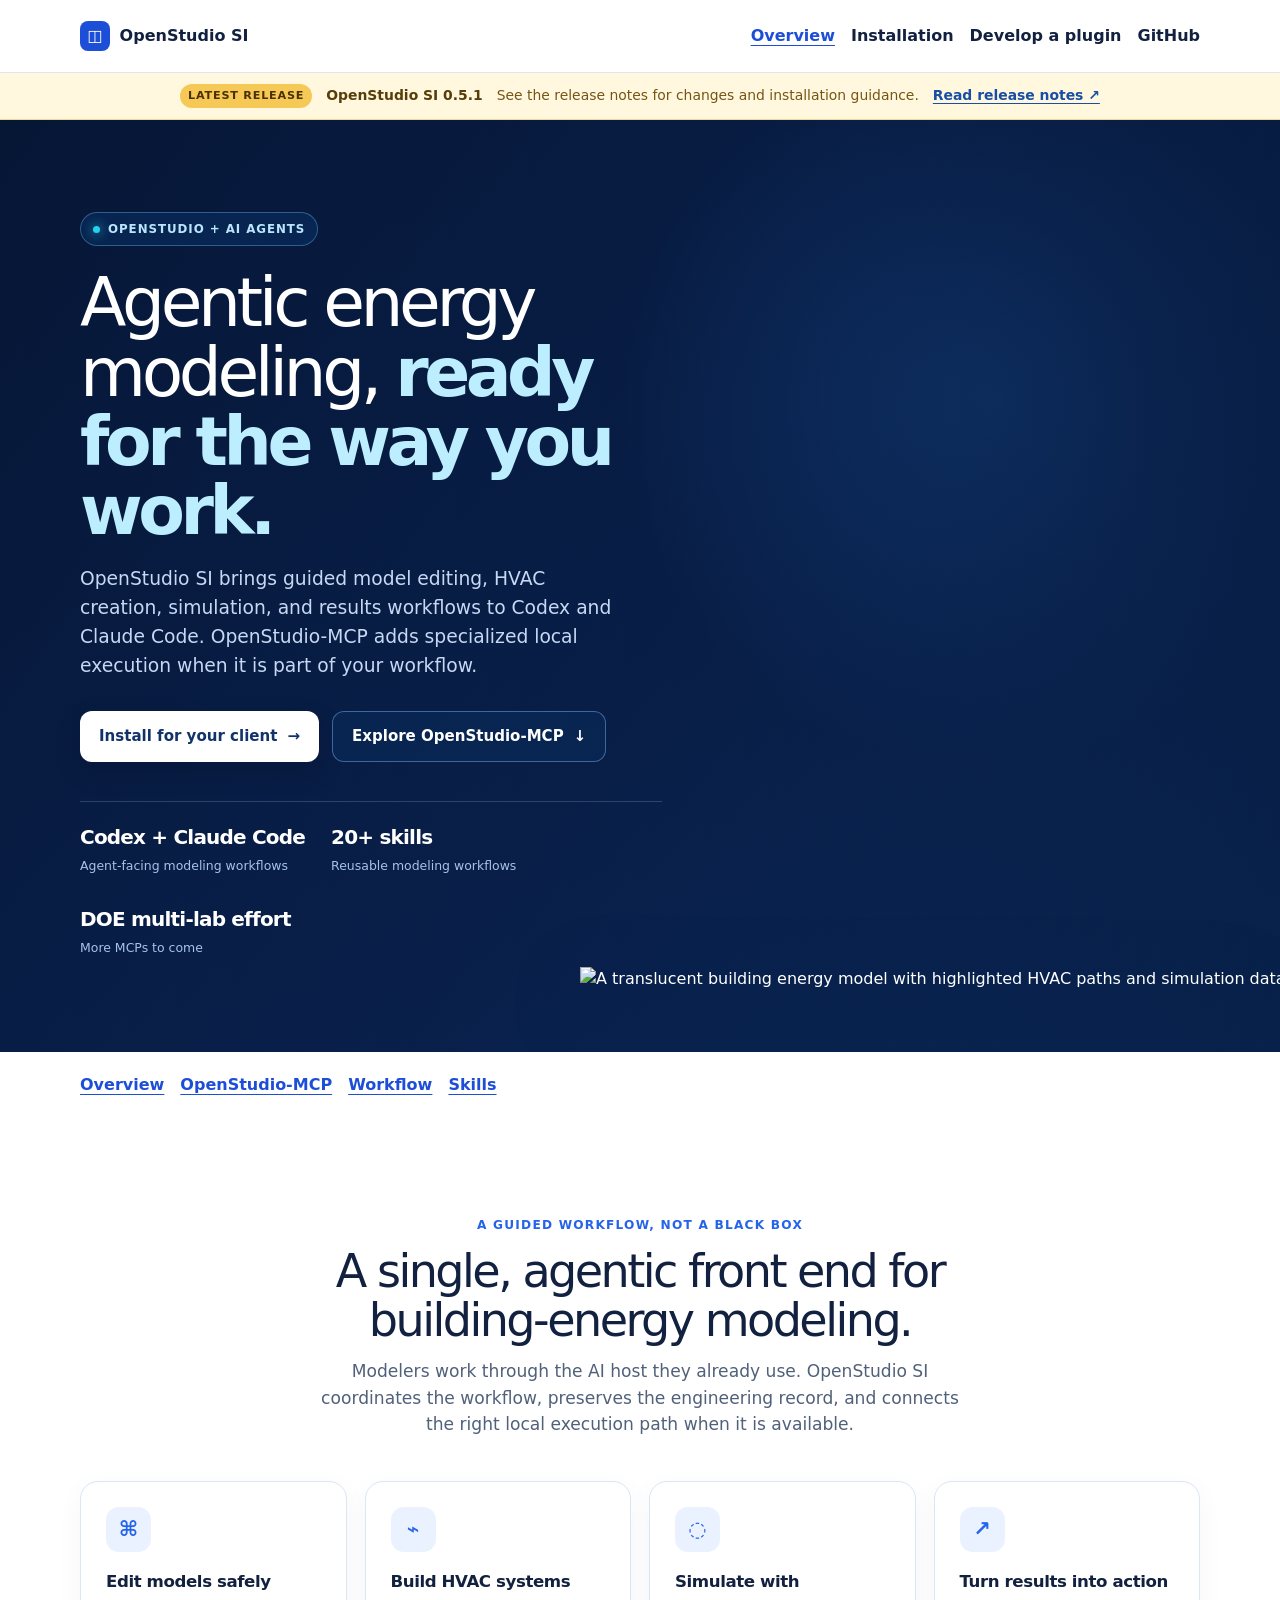
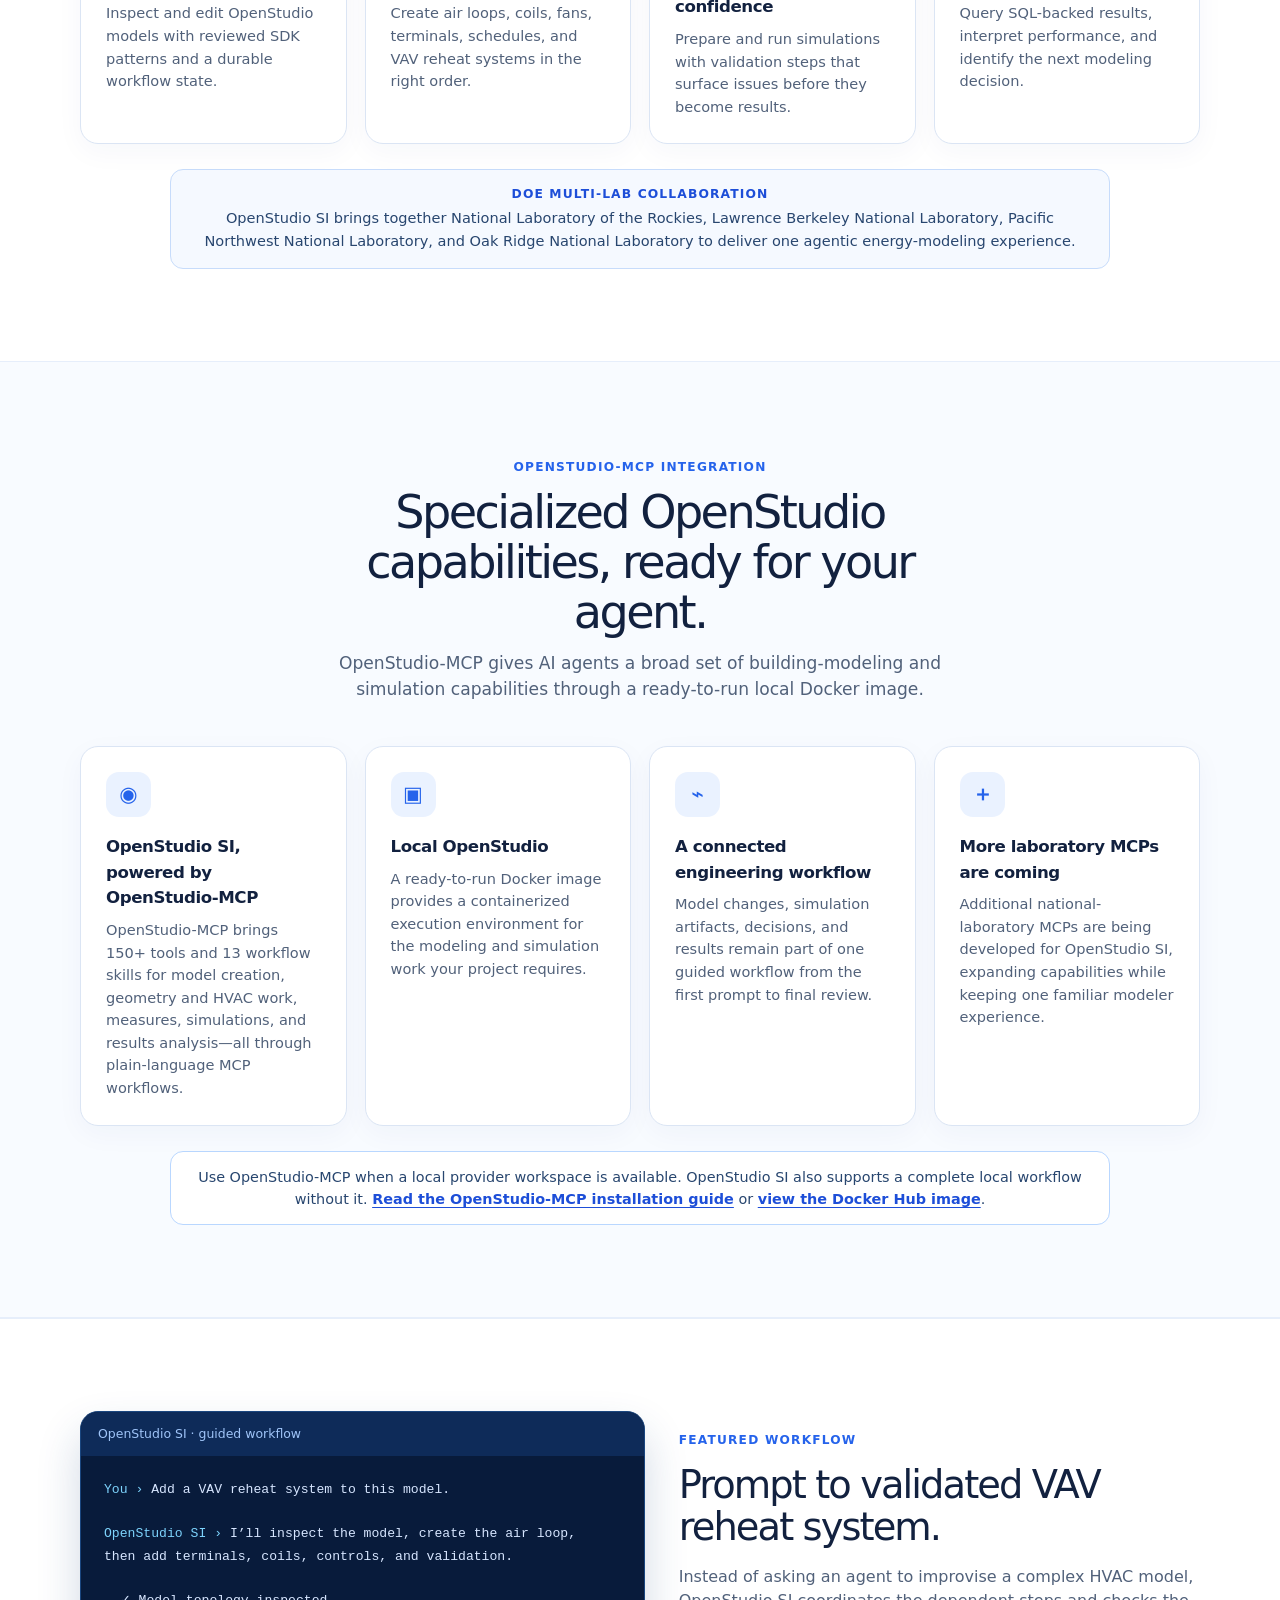
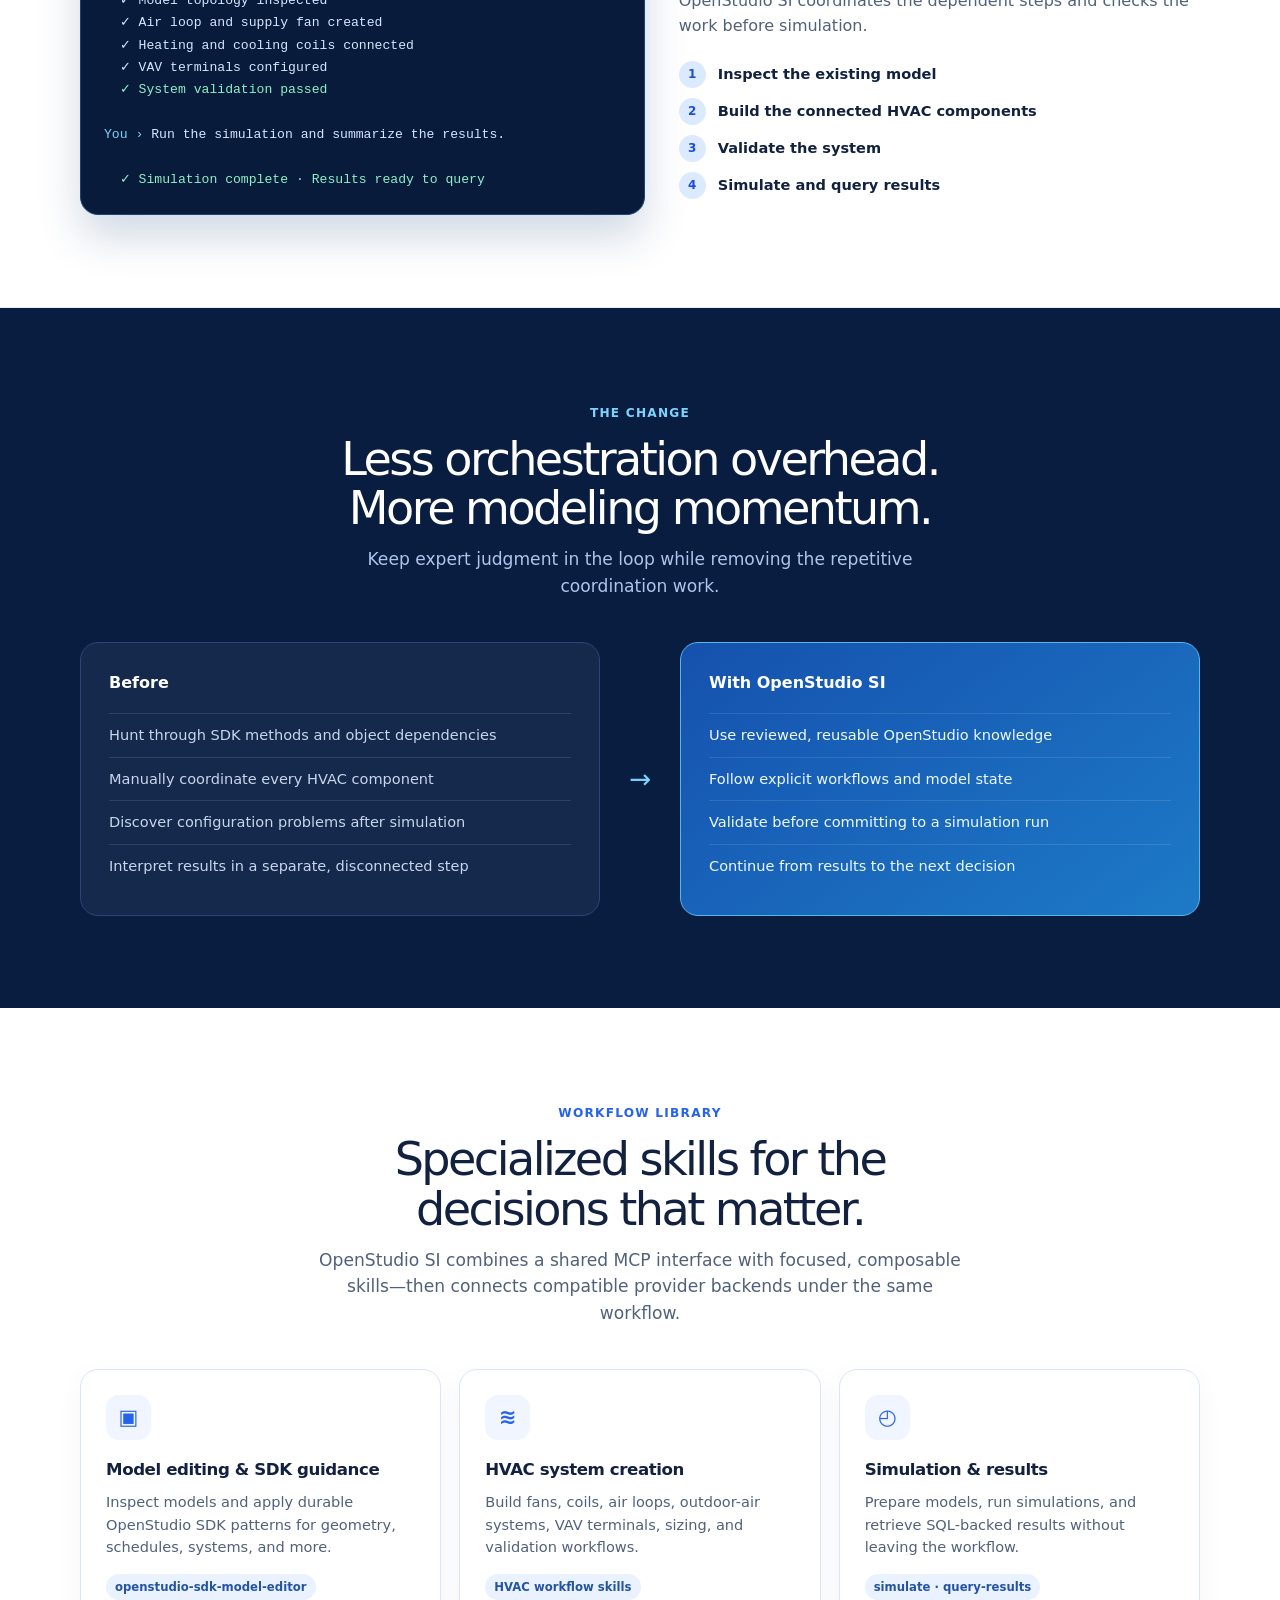
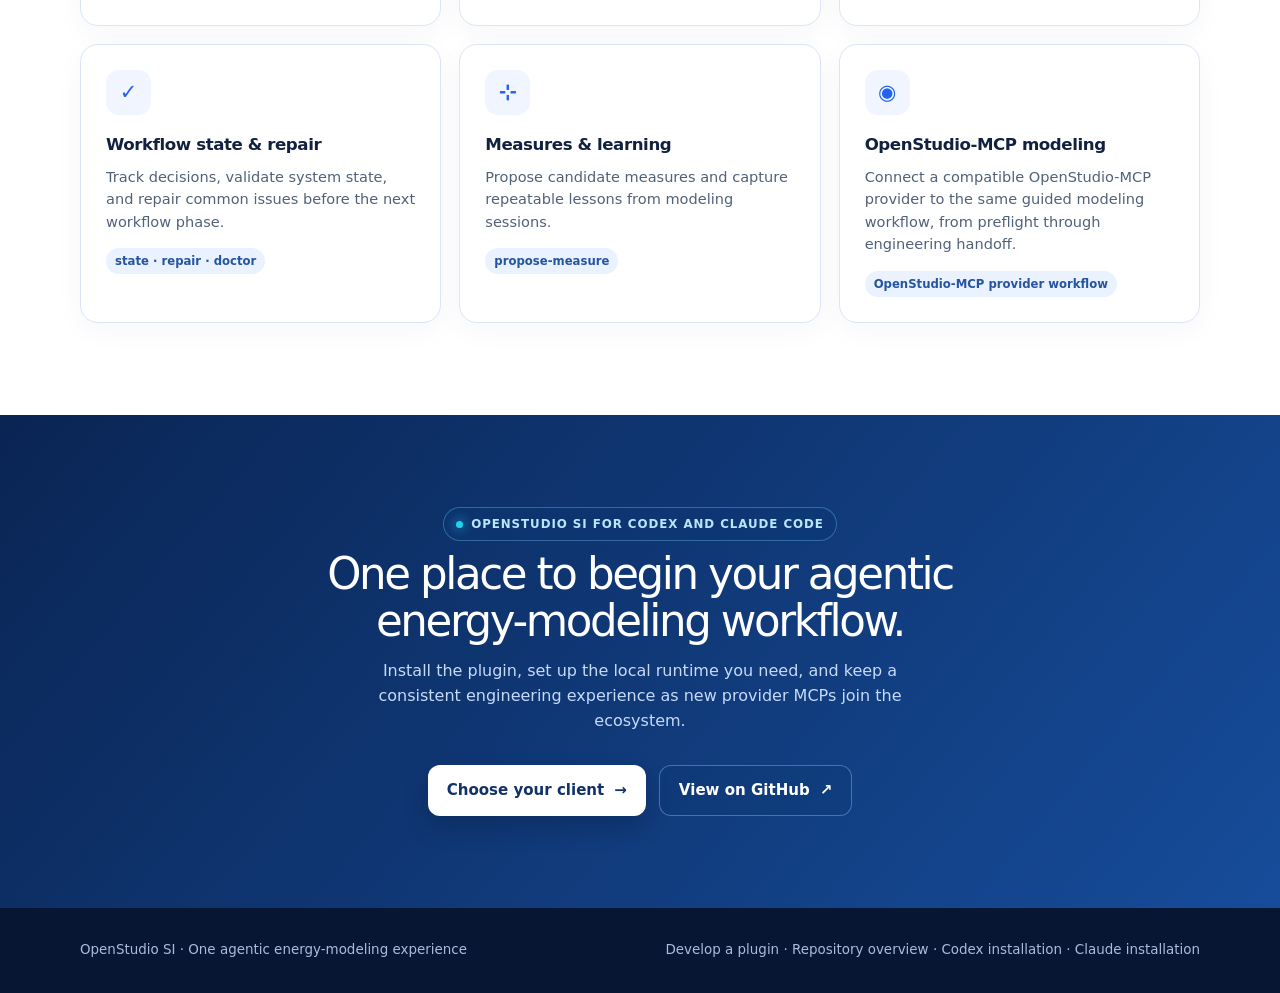
==== commit 04a5d424: "Merge branch 'main' into codex/plugin-release-importer # Conflicts: #	docs/develop.html #	docs/index" ====
--- a/docs/index.html
+++ b/docs/index.html
@@ -9,8 +9,6 @@
       :root { --navy:#071b42; --ink:#12213f; --blue:#2563eb; --cyan:#22d3ee; --pale:#eff6ff; --muted:#51617a; --line:#dbe5f4; --amber:#f5b942; }
       * { box-sizing:border-box; } html { scroll-behavior:smooth; } body { margin:0; font-family:Inter,ui-sans-serif,system-ui,-apple-system,BlinkMacSystemFont,"Segoe UI",sans-serif; color:var(--ink); line-height:1.55; background:#fff; }
       a { color:inherit; text-decoration:none; } .wrap { width:min(1120px,calc(100% - 40px)); margin:auto; }
-      .nav { position:sticky; top:0; z-index:10; border-bottom:1px solid rgba(219,229,244,.75); background:rgba(255,255,255,.94); backdrop-filter:blur(16px); }
-      .nav-inner { min-height:72px; display:flex; align-items:center; justify-content:space-between; gap:28px; }.brand { display:flex; align-items:center; font-weight:760; letter-spacing:-.03em; }.brand-mark { width:30px;height:30px;display:grid;place-items:center;margin-right:10px;border-radius:9px;color:#fff;background:linear-gradient(135deg,#38bdf8,#2563eb);box-shadow:0 5px 13px #2563eb44;font-size:18px; }.links { display:flex; gap:23px; color:#41516b; font-size:.9rem; font-weight:620; }.links a:hover { color:var(--blue); }
       .hero { overflow:hidden; position:relative; color:#fff; background:radial-gradient(circle at 77% 30%,#164991 0,transparent 31%),linear-gradient(125deg,#061635 0%,#0a2454 54%,#0e3e81 100%); }.hero:after { content:"";position:absolute;inset:0;background:linear-gradient(90deg,rgba(6,22,53,.15),rgba(6,22,53,.7));pointer-events:none; }.hero .wrap { position:relative;z-index:1;min-height:650px;display:grid;grid-template-columns:1.04fr .96fr;align-items:center; }.eyebrow { display:inline-flex;align-items:center;gap:8px;border:1px solid #7dd3fc55;background:#0c377366;border-radius:999px;padding:7px 12px;font-size:.74rem;font-weight:760;letter-spacing:.08em;text-transform:uppercase;color:#bae6fd; }.eyebrow i { width:7px;height:7px;border-radius:50%;background:var(--cyan);box-shadow:0 0 12px var(--cyan); }.hero h1 { margin:22px 0 18px;font-size:clamp(3rem,5.3vw,5rem);font-weight:430;line-height:1.02;letter-spacing:-.065em;max-width:620px; }.hero h1 strong { font-weight:780;color:#bceeff; }.hero-copy { max-width:545px;font-size:1.17rem;color:#c7d8f5; }.actions { display:flex;gap:13px;flex-wrap:wrap;margin-top:31px; }.button { display:inline-flex;align-items:center;justify-content:center;gap:10px;border-radius:12px;padding:13px 19px;font-weight:720;font-size:.94rem;transition:.2s transform,.2s box-shadow; }.button:hover { transform:translateY(-2px); }.primary { background:#fff;color:#12336a;box-shadow:0 10px 25px #020b213b; }.secondary { color:#fff;border:1px solid #8dc2ff6b;background:#0c38704a; }.stats { display:flex;gap:26px;flex-wrap:wrap;margin-top:39px;padding-top:20px;border-top:1px solid #97c6ff3a; }.stat b { display:block;font-size:1.25rem;letter-spacing:-.04em;color:#fff; }.stat span { color:#a8c2e7;font-size:.78rem; }.hero-image { position:absolute;right:-100px;bottom:-32px;width:min(720px,61vw);mix-blend-mode:screen;filter:drop-shadow(0 25px 50px #01081777); }
       section { padding:92px 0; }.section-head { max-width:650px;margin:0 auto 43px;text-align:center; }.kicker { color:#2563eb;font-weight:760;font-size:.76rem;letter-spacing:.1em;text-transform:uppercase; }.section-head h2 { margin:10px 0 12px;font-size:clamp(2rem,3.6vw,3rem);line-height:1.08;letter-spacing:-.055em;font-weight:460; }.section-head p { margin:0;color:var(--muted);font-size:1.07rem; }
       .features { display:grid;grid-template-columns:repeat(4,1fr);gap:18px; }.card { border:1px solid var(--line);border-radius:18px;padding:25px;background:#fff;box-shadow:0 8px 28px #173c750a; }.icon { display:grid;place-items:center;width:45px;height:45px;border-radius:13px;background:#eaf2ff;color:#2563eb;font-size:21px;font-weight:800; }.card h3 { margin:17px 0 8px;font-size:1.04rem;letter-spacing:-.025em; }.card p { margin:0;color:var(--muted);font-size:.91rem; }.collaboration-note { max-width:940px;margin:25px auto 0;padding:15px 18px;border:1px solid #c7dcfb;background:#f5f9ff;border-radius:13px;color:#28466f;font-size:.91rem;text-align:center; }.collaboration-note strong { display:block;margin-bottom:3px;color:#1d4ed8;font-size:.77rem;letter-spacing:.09em;text-transform:uppercase; }.engineering { background:#f8fbff;border-top:1px solid #e6eefb;border-bottom:1px solid #e6eefb; }.engineering-grid { display:grid;grid-template-columns:repeat(5,1fr);gap:16px; }.engineering-grid .card { padding:22px; }.engineering-grid .icon { width:40px;height:40px;font-size:18px; }.engineering-grid .card h3 { margin-top:14px;font-size:.98rem; }.nlr { background:#f8fbff;border-top:1px solid #e6eefb;border-bottom:1px solid #e6eefb; }.nlr-grid { display:grid;grid-template-columns:repeat(4,1fr);gap:18px; }.nlr .card { min-height:228px; }.nlr-note { max-width:940px;margin:25px auto 0;padding:14px 18px;border:1px solid #b9d7ff;background:#fff;border-radius:13px;color:#28466f;font-size:.9rem;text-align:center; }.nlr-note a { color:#1d4ed8;font-weight:720;text-decoration:underline;text-underline-offset:3px; }
@@ -20,17 +18,37 @@
       .desktop-install { display:none; border-top:1px solid #e6eefb;background:#fff; }.desktop-guide { max-width:1000px;margin:0 auto 42px; }.desktop-guide:last-child { margin-bottom:0; }.desktop-guide-head { display:flex;flex-wrap:wrap;align-items:baseline;gap:12px;margin-bottom:17px; }.desktop-guide-head h3 { margin:0;font-size:1.35rem;letter-spacing:-.035em; }.desktop-guide-head p { margin:0;color:var(--muted);font-size:.92rem; }.desktop-step { display:grid;grid-template-columns:44px minmax(0,1fr);gap:15px;padding:22px 0;border-top:1px solid var(--line); }.desktop-step .num { margin-top:2px; }.desktop-step h4 { margin:0 0 5px;font-size:1rem;letter-spacing:-.02em; }.desktop-step p { margin:0 0 13px;color:var(--muted);font-size:.92rem; }.screenshot { margin:0;border:1px solid var(--line);border-radius:14px;overflow:hidden;background:#f8fbff;box-shadow:0 10px 28px #173c7510; }.screenshot img { display:block;width:100%;height:auto; }.screenshot figcaption { padding:9px 12px;color:#52617a;background:#fff;border-top:1px solid var(--line);font-size:.78rem; }.desktop-note { max-width:1000px;margin:28px auto 0;padding:14px 16px;border:1px solid #bfdbfe;border-radius:12px;background:#eff6ff;color:#1e3a68;font-size:.9rem; }
       .catalog { display:grid;grid-template-columns:repeat(3,1fr);gap:18px; }.tag { display:inline-block;margin-top:15px;border-radius:999px;padding:4px 9px;background:#eaf2ff;color:#2454a2;font-size:.73rem;font-weight:720; }.catalog .card { min-height:212px; }.catalog .icon { background:#f1f5ff; }
       .cta { text-align:center;background:linear-gradient(130deg,#0a2554,#164c9a);color:#fff; }.cta h2 { margin:10px auto 14px;max-width:680px;font-size:clamp(2rem,3.4vw,3rem);line-height:1.08;letter-spacing:-.055em;font-weight:470; }.cta p { max-width:570px;margin:0 auto;color:#c6daf9; }.cta .actions { justify-content:center; }.footer { padding:32px 0;background:#061633;color:#a9bddb;font-size:.84rem; }.footer .wrap { display:flex;justify-content:space-between;gap:20px;flex-wrap:wrap; }.footer a:hover { color:#fff; }
-      @media (max-width:850px) { .links { display:none; }.hero .wrap { min-height:620px;grid-template-columns:1fr;padding-top:84px;padding-bottom:250px; }.hero-image { width:660px;max-width:none;right:-180px;bottom:-34px;opacity:.8; }.features,.catalog,.install-grid,.engineering-grid,.nlr-grid { grid-template-columns:repeat(2,1fr); }.demo { grid-template-columns:1fr; }.demo-copy { order:-1; }.before-after { grid-template-columns:1fr; }.arrow { transform:rotate(90deg);height:30px; }.stats { gap:18px; } }
+      @media (max-width:850px) { .hero .wrap { min-height:620px;grid-template-columns:1fr;padding-top:84px;padding-bottom:250px; }.hero-image { width:660px;max-width:none;right:-180px;bottom:-34px;opacity:.8; }.features,.catalog,.install-grid,.engineering-grid,.nlr-grid { grid-template-columns:repeat(2,1fr); }.demo { grid-template-columns:1fr; }.demo-copy { order:-1; }.before-after { grid-template-columns:1fr; }.arrow { transform:rotate(90deg);height:30px; }.stats { gap:18px; } }
       @media (max-width:520px) { .wrap { width:min(100% - 30px,1120px); }.hero h1 { font-size:3rem; }.hero-image { right:-250px; }.features,.catalog,.install-grid,.engineering-grid,.nlr-grid,.nlr-command-grid { grid-template-columns:1fr; }.install-card,.nlr-install .install-card { padding:10px 18px; }.button { width:100%; }.actions { gap:10px; }.hero .wrap { padding-bottom:235px; } section { padding:68px 0; } }
       .release-banner { border-bottom:1px solid #f5d88e; background:#fff8df; color:#573d08; }.release-banner-content { min-height:46px; display:flex; align-items:center; justify-content:center; gap:10px 14px; padding:9px 0; flex-wrap:wrap; font-size:.87rem; }.release-label { padding:3px 8px; border-radius:999px; background:#f6c957; color:#493100; font-size:.7rem; font-weight:800; letter-spacing:.07em; text-transform:uppercase; }.release-summary { color:#765413; }.release-banner a { color:#174ea6; font-weight:760; text-decoration:underline; text-underline-offset:3px; }
     </style>
     <script src="assets/release-banner.js" defer></script>
+    <link rel="stylesheet" href="assets/site-header.css">
   </head>
   <body>
-    <header class="nav"><div class="wrap nav-inner"><a class="brand" href="#top"><span class="brand-mark">◫</span>OpenStudio SI</a><nav class="links" aria-label="Page sections"><a href="#overview">Overview</a><a href="#nlr">OpenStudio-MCP</a><a href="#workflow">Workflow</a><a href="install.html">Installation</a><a href="develop.html">Develop a plugin</a><a href="#skills">Skills</a><a href="https://github.com/pnnl/openstudio-si-plugins">GitHub</a></nav></div></header>
+    <header class="site-header">
+      <div class="site-header-inner">
+        <a class="site-brand" href="index.html"><span class="site-brand-mark" aria-hidden="true">◫</span>OpenStudio SI</a>
+        <nav class="site-nav" aria-label="Site navigation">
+          <a href="index.html" aria-current="page">Overview</a>
+          <a href="install.html">Installation</a>
+          <a href="develop.html">Develop a plugin</a>
+          <a href="https://github.com/pnnl/openstudio-si-plugins">GitHub</a>
+        </nav>
+      </div>
+    </header>
     <aside class="release-banner" data-release-banner hidden aria-label="Latest OpenStudio SI release"></aside>
     <main id="top">
       <section class="hero"><div class="wrap"><div><span class="eyebrow"><i></i> OpenStudio + AI agents</span><h1>Agentic energy modeling, <strong>ready for the way you work.</strong></h1><p class="hero-copy">OpenStudio SI brings guided model editing, HVAC creation, simulation, and results workflows to Codex and Claude Code. OpenStudio-MCP adds specialized local execution when it is part of your workflow.</p><div class="actions"><a class="button primary" href="install.html">Install for your client <span>→</span></a><a class="button secondary" href="#nlr">Explore OpenStudio-MCP <span>↓</span></a></div><div class="stats"><div class="stat"><b>Codex + Claude Code</b><span>Agent-facing modeling workflows</span></div><div class="stat"><b>20+ skills</b><span>Reusable modeling workflows</span></div><div class="stat"><b>DOE multi-lab effort</b><span>More MCPs to come</span></div></div></div><img class="hero-image" src="assets/openstudio-ai-hero.png" alt="A translucent building energy model with highlighted HVAC paths and simulation data" /></div></section>
+      <div class="wrap">
+        <nav class="section-nav" aria-label="On this page">
+          <a href="#overview">Overview</a>
+          <a href="#nlr">OpenStudio-MCP</a>
+          <a href="#workflow">Workflow</a>
+          <a href="#skills">Skills</a>
+        </nav>
+      </div>
+
       <section id="overview"><div class="wrap"><div class="section-head"><span class="kicker">A guided workflow, not a black box</span><h2>A single, agentic front end for building-energy modeling.</h2><p>Modelers work through the AI host they already use. OpenStudio SI coordinates the workflow, preserves the engineering record, and connects the right local execution path when it is available.</p></div><div class="features"><article class="card"><div class="icon">⌘</div><h3>Edit models safely</h3><p>Inspect and edit OpenStudio models with reviewed SDK patterns and a durable workflow state.</p></article><article class="card"><div class="icon">⌁</div><h3>Build HVAC systems</h3><p>Create air loops, coils, fans, terminals, schedules, and VAV reheat systems in the right order.</p></article><article class="card"><div class="icon">◌</div><h3>Simulate with confidence</h3><p>Prepare and run simulations with validation steps that surface issues before they become results.</p></article><article class="card"><div class="icon">↗</div><h3>Turn results into action</h3><p>Query SQL-backed results, interpret performance, and identify the next modeling decision.</p></article></div><p class="collaboration-note"><strong>DOE multi-lab collaboration</strong>OpenStudio SI brings together National Laboratory of the Rockies, Lawrence Berkeley National Laboratory, Pacific Northwest National Laboratory, and Oak Ridge National Laboratory to deliver one agentic energy-modeling experience.</p></div></section>
       <section class="engineering" hidden><div class="wrap"><div class="section-head"><span class="kicker">MCP reliability layer</span><h2>Built for long-running engineering work.</h2><p>The MCP server carries the operational context that lets an agent work methodically across a complex modeling task.</p></div><div class="engineering-grid"><article class="card"><div class="icon">▤</div><h3>Persistent model history</h3><p>Records structured model changes, decisions, and remaining work throughout a session.</p></article><article class="card"><div class="icon">▦</div><h3>Engineering blackboard</h3><p>Keeps assumptions, model state, validation findings, and next steps visible to the workflow.</p></article><article class="card"><div class="icon">∥</div><h3>Safe parallel simulation</h3><p>Runs scenario simulations in isolated sandboxes to prevent output collisions.</p></article><article class="card"><div class="icon">⌫</div><h3>Managed simulation storage</h3><p>Retains essential analysis artifacts while limiting disposable output that consumes local storage.</p></article><article class="card"><div class="icon">⌘</div><h3>Accurate SDK guidance</h3><p>Uses reviewed, task-relevant OpenStudio SDK knowledge instead of guessed API behavior.</p></article></div></div></section>
       <section id="nlr" class="nlr"><div class="wrap"><div class="section-head"><span class="kicker">OpenStudio-MCP integration</span><h2>Specialized OpenStudio capabilities, ready for your agent.</h2><p>OpenStudio-MCP gives AI agents a broad set of building-modeling and simulation capabilities through a ready-to-run local Docker image.</p></div><div class="nlr-grid"><article class="card"><div class="icon">◉</div><h3>OpenStudio SI, powered by OpenStudio-MCP</h3><p>OpenStudio-MCP brings 150+ tools and 13 workflow skills for model creation, geometry and HVAC work, measures, simulations, and results analysis—all through plain-language MCP workflows.</p></article><article class="card"><div class="icon">▣</div><h3>Local OpenStudio</h3><p>A ready-to-run Docker image provides a containerized execution environment for the modeling and simulation work your project requires.</p></article><article class="card"><div class="icon">⌁</div><h3>A connected engineering workflow</h3><p>Model changes, simulation artifacts, decisions, and results remain part of one guided workflow from the first prompt to final review.</p></article><article class="card"><div class="icon">＋</div><h3>More laboratory MCPs are coming</h3><p>Additional national-laboratory MCPs are being developed for OpenStudio SI, expanding capabilities while keeping one familiar modeler experience.</p></article></div><p class="nlr-note">Use OpenStudio-MCP when a local provider workspace is available. OpenStudio SI also supports a complete local workflow without it. <a href="https://github.com/NatLabRockies/openstudio-mcp">Read the OpenStudio-MCP installation guide</a> or <a href="https://hub.docker.com/r/nrel/openstudio-mcp">view the Docker Hub image</a>.</p></div></section>
--- a/docs/assets/site-header.css
+++ b/docs/assets/site-header.css
@@ -0,0 +1,55 @@
+.site-header {
+  border-bottom: 1px solid #dbe5f4;
+  background: #fff;
+  font: 650 1rem/1.5 Inter, system-ui, sans-serif;
+}
+.site-header-inner {
+  width: min(70rem, calc(100% - 2rem));
+  min-height: 72px;
+  margin-inline: auto;
+  padding-block: .65rem;
+  display: flex;
+  flex-wrap: wrap;
+  align-items: center;
+  justify-content: space-between;
+  gap: .35rem 1rem;
+}
+.site-brand {
+  display: inline-flex;
+  align-items: center;
+  gap: .6rem;
+  font-weight: 800;
+}
+.site-brand-mark {
+  display: grid;
+  place-items: center;
+  width: 30px;
+  height: 30px;
+  border-radius: 8px;
+  background: #1d4ed8;
+  color: #fff;
+}
+.site-nav, .section-nav {
+  display: flex;
+  flex-wrap: wrap;
+  align-items: center;
+  gap: .25rem 1rem;
+}
+.site-header a {
+  color: #12213f;
+  text-decoration: none;
+}
+.site-nav a, .section-nav a { padding-block: .35rem; }
+.site-nav a:hover, .site-nav [aria-current="page"], .section-nav a {
+  color: #1d4ed8;
+  text-decoration: underline;
+  text-underline-offset: .25em;
+}
+.site-header a:focus-visible, .section-nav a:focus-visible {
+  outline: 3px solid #2563eb;
+  outline-offset: 3px;
+}
+.section-nav {
+  margin-block: 1rem;
+  font-weight: 650;
+}
